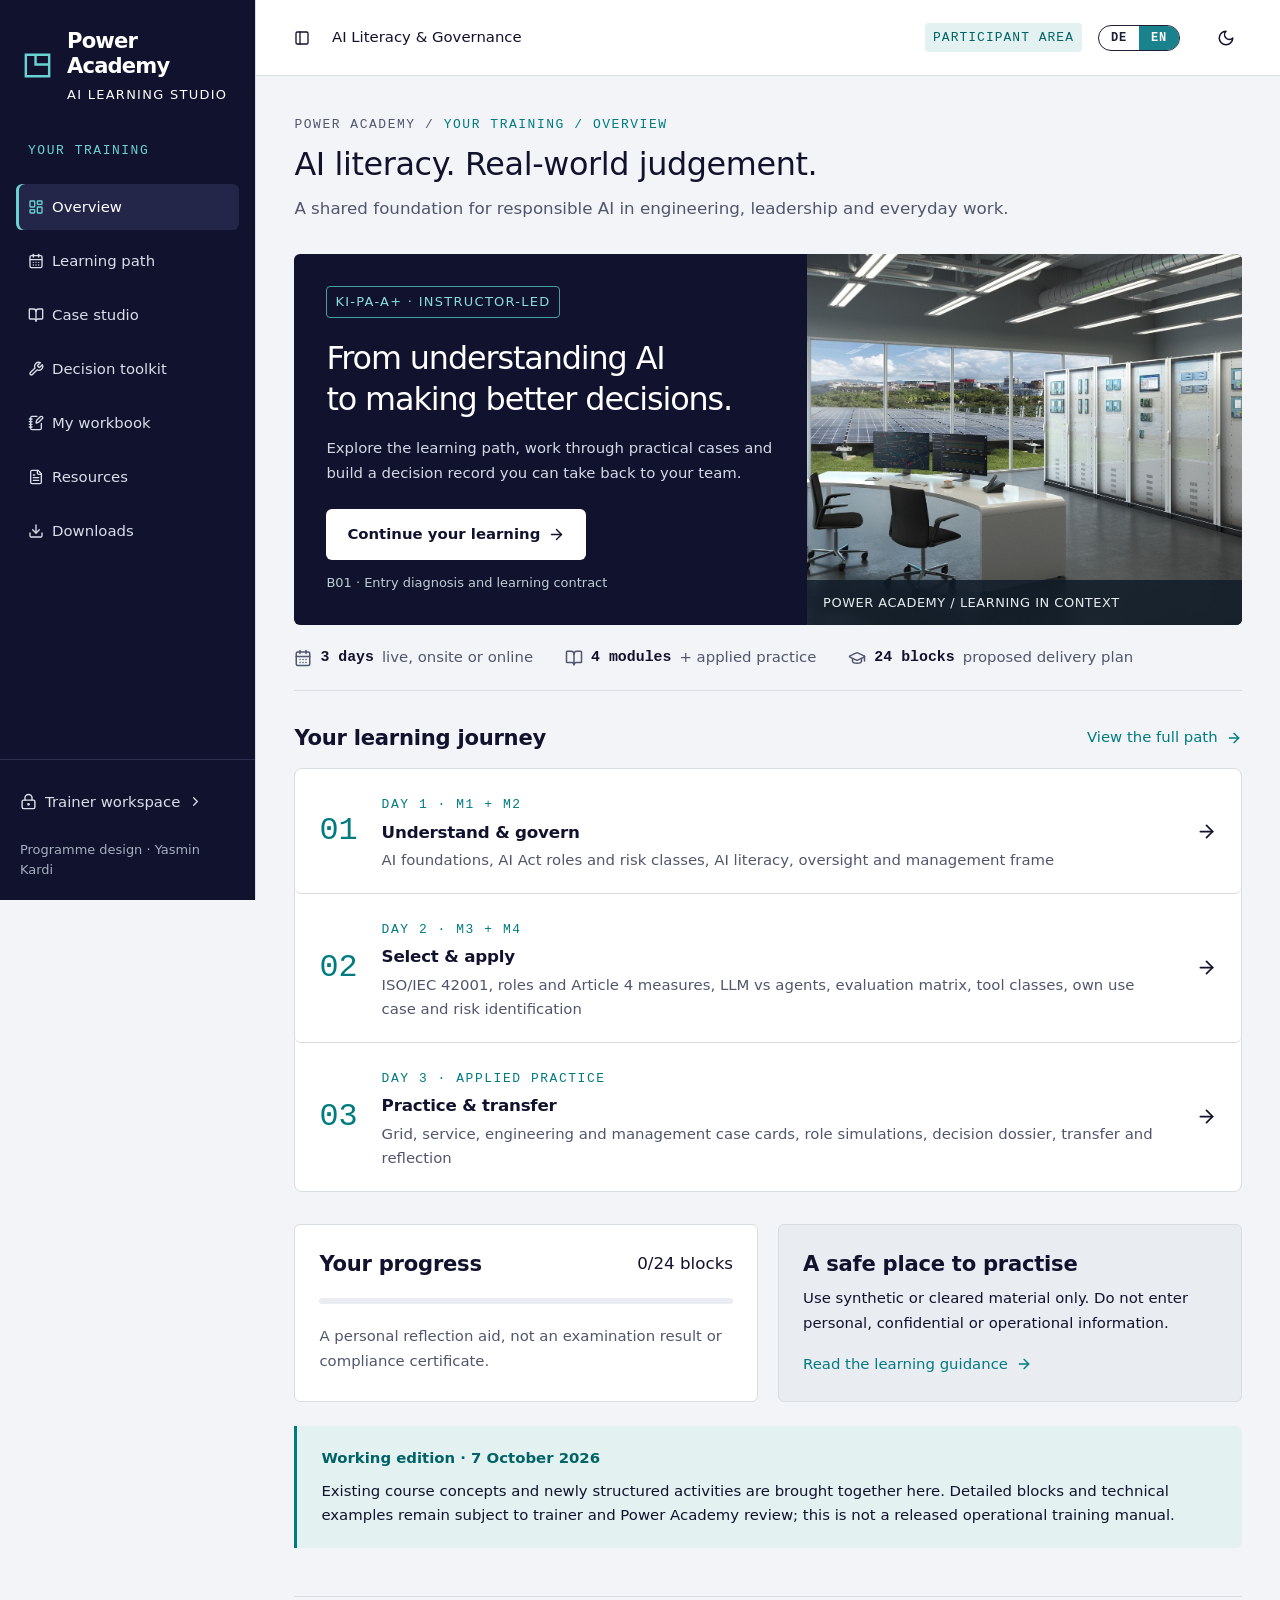
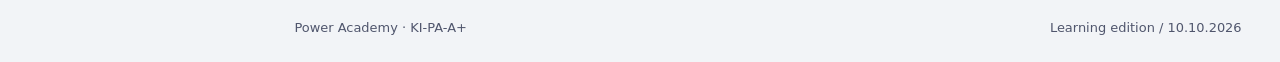
==== public/index.html @ 08e06874 "Add AI Learning Studio source (Vercel package) Co-authored-by: Perplexity <noreply@perplexity.ai>" ====
<!doctype html><html lang="en"><head><meta charset="UTF-8"/><meta name="viewport" content="width=device-width, initial-scale=1.0"/><meta name="description" content="AI Literacy & Governance: a three-day learning studio with participant activities and a protected trainer workspace."/><title>AI Literacy & Governance | Power Academy</title><link rel="icon" href="./favicon.svg" type="image/svg+xml"/><link rel="preload" href="/fonts/ibm-plex-sans-latin-400-normal.woff2" as="font" type="font/woff2" crossorigin/><meta name="theme-color" content="#11132E"/><meta name="robots" content="noindex,nofollow"/>  <script src="./local-api.js"></script>
    <script src="./i18n.js"></script>
    <script type="module" crossorigin src="./assets/index-B45.js"></script>
  <link rel="stylesheet" crossorigin href="./assets/index-DCqpfKXD.css">
  <link rel="stylesheet" href="./assets/block45.css">
  <link rel="stylesheet" href="./assets/brand.css">
</head><body><div id="root"></div></body></html>
---- public/assets/index-DCqpfKXD.css ----
.foundation-meta{display:flex;flex-wrap:wrap;gap:.5rem 1rem;margin-top:1.2rem;padding-bottom:1rem;border-bottom:1px solid hsl(var(--border));font-size:var(--text-xs);color:hsl(var(--muted-foreground))}.concept-detail{border-bottom:1px solid hsl(var(--border));margin-top:1rem}.concept-detail summary{display:flex;align-items:flex-start;gap:1rem;padding:1rem 0;cursor:pointer;font-weight:600;list-style:none}.concept-detail summary:after{content:"+";margin-left:auto;color:hsl(var(--primary));flex-shrink:0}.concept-detail[open] summary:after{content:"−"}.concept-number{font-size:var(--text-xs);color:hsl(var(--primary));padding-top:.25rem;flex-shrink:0}.concept-detail>div{padding-bottom:1.25rem}.concept-detail p{margin-top:.85rem}.inline-references{font-size:var(--text-xs);color:hsl(var(--muted-foreground))}.inline-references a{text-decoration:underline;text-underline-offset:3px}.foundation-example{border-left:3px solid hsl(var(--primary));background:hsl(var(--muted));padding:1.5rem;margin-top:2rem}.foundation-example .eyebrow{line-height:1.6}.practice-steps{padding:0!important;list-style:none!important}.practice-steps li{display:grid;grid-template-columns:75px minmax(0,1fr);gap:1rem;padding:1rem 0;border-bottom:1px solid hsl(var(--border))}.practice-time{font-size:var(--text-xs);font-variant-numeric:tabular-nums;color:hsl(var(--primary));padding-top:.2rem}.foundation-field{margin-top:1.75rem}.foundation-field label{font-size:var(--text-base)}.lesson-minutes{display:grid;grid-template-columns:40px 1fr;align-items:center;gap:.5rem;margin-top:1.5rem}.lesson-minutes b{font-size:1.5rem;font-weight:500;color:hsl(var(--primary));font-variant-numeric:tabular-nums}.lesson-aside .btn+.btn{margin-top:0}.foundation-guide section{margin-top:1.5rem}.foundation-guide ol{list-style:decimal;padding-left:1.5rem}.foundation-guide li{margin-top:.75rem}.foundation-guide summary{gap:1rem}.foundation-guide p,.foundation-guide li{max-width:85ch}.foundation-responses{margin-top:1.5rem}.foundation-responses summary{cursor:pointer}@media(min-width:1100px){.lesson-aside{position:sticky;top:1.5rem;align-self:start}}@media(max-width:600px){.practice-steps li{grid-template-columns:1fr;gap:.35rem}.foundation-example{padding:1rem}.foundation-guide summary{flex-wrap:wrap}.foundation-meta{font-size:.75rem}.lesson-minutes{max-width:260px}}*,:before,:after{--tw-border-spacing-x: 0;--tw-border-spacing-y: 0;--tw-translate-x: 0;--tw-translate-y: 0;--tw-rotate: 0;--tw-skew-x: 0;--tw-skew-y: 0;--tw-scale-x: 1;--tw-scale-y: 1;--tw-pan-x: ;--tw-pan-y: ;--tw-pinch-zoom: ;--tw-scroll-snap-strictness: proximity;--tw-gradient-from-position: ;--tw-gradient-via-position: ;--tw-gradient-to-position: ;--tw-ordinal: ;--tw-slashed-zero: ;--tw-numeric-figure: ;--tw-numeric-spacing: ;--tw-numeric-fraction: ;--tw-ring-inset: ;--tw-ring-offset-width: 0px;--tw-ring-offset-color: #fff;--tw-ring-color: rgb(59 130 246 / .5);--tw-ring-offset-shadow: 0 0 #0000;--tw-ring-shadow: 0 0 #0000;--tw-shadow: 0 0 #0000;--tw-shadow-colored: 0 0 #0000;--tw-blur: ;--tw-brightness: ;--tw-contrast: ;--tw-grayscale: ;--tw-hue-rotate: ;--tw-invert: ;--tw-saturate: ;--tw-sepia: ;--tw-drop-shadow: ;--tw-backdrop-blur: ;--tw-backdrop-brightness: ;--tw-backdrop-contrast: ;--tw-backdrop-grayscale: ;--tw-backdrop-hue-rotate: ;--tw-backdrop-invert: ;--tw-backdrop-opacity: ;--tw-backdrop-saturate: ;--tw-backdrop-sepia: ;--tw-contain-size: ;--tw-contain-layout: ;--tw-contain-paint: ;--tw-contain-style: }::backdrop{--tw-border-spacing-x: 0;--tw-border-spacing-y: 0;--tw-translate-x: 0;--tw-translate-y: 0;--tw-rotate: 0;--tw-skew-x: 0;--tw-skew-y: 0;--tw-scale-x: 1;--tw-scale-y: 1;--tw-pan-x: ;--tw-pan-y: ;--tw-pinch-zoom: ;--tw-scroll-snap-strictness: proximity;--tw-gradient-from-position: ;--tw-gradient-via-position: ;--tw-gradient-to-position: ;--tw-ordinal: ;--tw-slashed-zero: ;--tw-numeric-figure: ;--tw-numeric-spacing: ;--tw-numeric-fraction: ;--tw-ring-inset: ;--tw-ring-offset-width: 0px;--tw-ring-offset-color: #fff;--tw-ring-color: rgb(59 130 246 / .5);--tw-ring-offset-shadow: 0 0 #0000;--tw-ring-shadow: 0 0 #0000;--tw-shadow: 0 0 #0000;--tw-shadow-colored: 0 0 #0000;--tw-blur: ;--tw-brightness: ;--tw-contrast: ;--tw-grayscale: ;--tw-hue-rotate: ;--tw-invert: ;--tw-saturate: ;--tw-sepia: ;--tw-drop-shadow: ;--tw-backdrop-blur: ;--tw-backdrop-brightness: ;--tw-backdrop-contrast: ;--tw-backdrop-grayscale: ;--tw-backdrop-hue-rotate: ;--tw-backdrop-invert: ;--tw-backdrop-opacity: ;--tw-backdrop-saturate: ;--tw-backdrop-sepia: ;--tw-contain-size: ;--tw-contain-layout: ;--tw-contain-paint: ;--tw-contain-style: }*,:before,:after{box-sizing:border-box;border-width:0;border-style:solid;border-color:#e5e7eb}:before,:after{--tw-content: ""}html,:host{line-height:1.5;-webkit-text-size-adjust:100%;-moz-tab-size:4;-o-tab-size:4;tab-size:4;font-family:var(--font-sans);font-feature-settings:normal;font-variation-settings:normal;-webkit-tap-highlight-color:transparent}body{margin:0;line-height:inherit}hr{height:0;color:inherit;border-top-width:1px}abbr:where([title]){-webkit-text-decoration:underline dotted;text-decoration:underline dotted}h1,h2,h3,h4,h5,h6{font-size:inherit;font-weight:inherit}a{color:inherit;text-decoration:inherit}b,strong{font-weight:bolder}code,kbd,samp,pre{font-family:var(--font-mono);font-feature-settings:normal;font-variation-settings:normal;font-size:1em}small{font-size:80%}sub,sup{font-size:75%;line-height:0;position:relative;vertical-align:baseline}sub{bottom:-.25em}sup{top:-.5em}table{text-indent:0;border-color:inherit;border-collapse:collapse}button,input,optgroup,select,textarea{font-family:inherit;font-feature-settings:inherit;font-variation-settings:inherit;font-size:100%;font-weight:inherit;line-height:inherit;letter-spacing:inherit;color:inherit;margin:0;padding:0}button,select{text-transform:none}button,input:where([type=button]),input:where([type=reset]),input:where([type=submit]){-webkit-appearance:button;background-color:transparent;background-image:none}:-moz-focusring{outline:auto}:-moz-ui-invalid{box-shadow:none}progress{vertical-align:baseline}::-webkit-inner-spin-button,::-webkit-outer-spin-button{height:auto}[type=search]{-webkit-appearance:textfield;outline-offset:-2px}::-webkit-search-decoration{-webkit-appearance:none}::-webkit-file-upload-button{-webkit-appearance:button;font:inherit}summary{display:list-item}blockquote,dl,dd,h1,h2,h3,h4,h5,h6,hr,figure,p,pre{margin:0}fieldset{margin:0;padding:0}legend{padding:0}ol,ul,menu{list-style:none;margin:0;padding:0}dialog{padding:0}textarea{resize:vertical}input::-moz-placeholder,textarea::-moz-placeholder{opacity:1;color:#9ca3af}input::placeholder,textarea::placeholder{opacity:1;color:#9ca3af}button,[role=button]{cursor:pointer}:disabled{cursor:default}img,svg,video,canvas,audio,iframe,embed,object{display:block;vertical-align:middle}img,video{max-width:100%;height:auto}[hidden]:where(:not([hidden=until-found])){display:none}.sr-only{position:absolute;width:1px;height:1px;padding:0;margin:-1px;overflow:hidden;clip:rect(0,0,0,0);white-space:nowrap;border-width:0}.pointer-events-none{pointer-events:none}.pointer-events-auto{pointer-events:auto}.visible{visibility:visible}.invisible{visibility:hidden}.fixed{position:fixed}.absolute{position:absolute}.relative{position:relative}.inset-0{inset:0}.inset-x-0{left:0;right:0}.inset-y-0{top:0;bottom:0}.-bottom-12{bottom:-3rem}.-left-12{left:-3rem}.-right-12{right:-3rem}.-top-12{top:-3rem}.bottom-0{bottom:0}.left-0{left:0}.left-1{left:.25rem}.left-1\/2{left:50%}.left-2{left:.5rem}.left-\[50\%\]{left:50%}.right-0{right:0}.right-1{right:.25rem}.right-2{right:.5rem}.right-3{right:.75rem}.right-4{right:1rem}.top-0{top:0}.top-1\.5{top:.375rem}.top-1\/2{top:50%}.top-2{top:.5rem}.top-3\.5{top:.875rem}.top-4{top:1rem}.top-\[1px\]{top:1px}.top-\[50\%\]{top:50%}.top-\[60\%\]{top:60%}.top-full{top:100%}.z-10{z-index:10}.z-20{z-index:20}.z-50{z-index:50}.z-\[100\]{z-index:100}.z-\[1\]{z-index:1}.-mx-1{margin-left:-.25rem;margin-right:-.25rem}.mx-2{margin-left:.5rem;margin-right:.5rem}.mx-3\.5{margin-left:.875rem;margin-right:.875rem}.mx-4{margin-left:1rem;margin-right:1rem}.mx-auto{margin-left:auto;margin-right:auto}.my-0\.5{margin-top:.125rem;margin-bottom:.125rem}.my-1{margin-top:.25rem;margin-bottom:.25rem}.-ml-4{margin-left:-1rem}.-mt-4{margin-top:-1rem}.mb-1{margin-bottom:.25rem}.mb-4{margin-bottom:1rem}.ml-1{margin-left:.25rem}.ml-auto{margin-left:auto}.mr-2{margin-right:.5rem}.mt-1\.5{margin-top:.375rem}.mt-2{margin-top:.5rem}.mt-24{margin-top:6rem}.mt-4{margin-top:1rem}.mt-auto{margin-top:auto}.\!block{display:block!important}.block{display:block}.flex{display:flex}.inline-flex{display:inline-flex}.table{display:table}.grid{display:grid}.hidden{display:none}.aspect-square{aspect-ratio:1 / 1}.aspect-video{aspect-ratio:16 / 9}.size-4{width:1rem;height:1rem}.h-1\.5{height:.375rem}.h-10{height:2.5rem}.h-11{height:2.75rem}.h-12{height:3rem}.h-2{height:.5rem}.h-2\.5{height:.625rem}.h-3{height:.75rem}.h-3\.5{height:.875rem}.h-4{height:1rem}.h-5{height:1.25rem}.h-6{height:1.5rem}.h-7{height:1.75rem}.h-8{height:2rem}.h-9{height:2.25rem}.h-\[1px\]{height:1px}.h-\[var\(--radix-navigation-menu-viewport-height\)\]{height:var(--radix-navigation-menu-viewport-height)}.h-\[var\(--radix-select-trigger-height\)\]{height:var(--radix-select-trigger-height)}.h-auto{height:auto}.h-full{height:100%}.h-px{height:1px}.h-svh{height:100svh}.max-h-\[--radix-context-menu-content-available-height\]{max-height:var(--radix-context-menu-content-available-height)}.max-h-\[--radix-select-content-available-height\]{max-height:var(--radix-select-content-available-height)}.max-h-\[300px\]{max-height:300px}.max-h-\[var\(--radix-dropdown-menu-content-available-height\)\]{max-height:var(--radix-dropdown-menu-content-available-height)}.max-h-screen{max-height:100vh}.min-h-0{min-height:0px}.min-h-10{min-height:2.5rem}.min-h-8{min-height:2rem}.min-h-9{min-height:2.25rem}.min-h-\[80px\]{min-height:80px}.min-h-screen{min-height:100vh}.min-h-svh{min-height:100svh}.w-0{width:0px}.w-1{width:.25rem}.w-10{width:2.5rem}.w-11{width:2.75rem}.w-2{width:.5rem}.w-2\.5{width:.625rem}.w-3{width:.75rem}.w-3\.5{width:.875rem}.w-3\/4{width:75%}.w-4{width:1rem}.w-5{width:1.25rem}.w-64{width:16rem}.w-7{width:1.75rem}.w-72{width:18rem}.w-8{width:2rem}.w-9{width:2.25rem}.w-\[100px\]{width:100px}.w-\[1px\]{width:1px}.w-\[var\(--sidebar-width\)\]{width:var(--sidebar-width)}.w-auto{width:auto}.w-full{width:100%}.w-max{width:-moz-max-content;width:max-content}.w-px{width:1px}.min-w-0{min-width:0px}.min-w-10{min-width:2.5rem}.min-w-11{min-width:2.75rem}.min-w-5{min-width:1.25rem}.min-w-9{min-width:2.25rem}.min-w-\[12rem\]{min-width:12rem}.min-w-\[8rem\]{min-width:8rem}.min-w-\[var\(--radix-select-trigger-width\)\]{min-width:var(--radix-select-trigger-width)}.max-w-\[var\(--skeleton-width\)\]{max-width:var(--skeleton-width)}.max-w-lg{max-width:32rem}.max-w-max{max-width:-moz-max-content;max-width:max-content}.max-w-md{max-width:28rem}.flex-1{flex:1 1 0%}.shrink-0{flex-shrink:0}.grow{flex-grow:1}.grow-0{flex-grow:0}.basis-full{flex-basis:100%}.caption-bottom{caption-side:bottom}.border-collapse{border-collapse:collapse}.origin-\[--radix-context-menu-content-transform-origin\]{transform-origin:var(--radix-context-menu-content-transform-origin)}.origin-\[--radix-dropdown-menu-content-transform-origin\]{transform-origin:var(--radix-dropdown-menu-content-transform-origin)}.origin-\[--radix-hover-card-content-transform-origin\]{transform-origin:var(--radix-hover-card-content-transform-origin)}.origin-\[--radix-menubar-content-transform-origin\]{transform-origin:var(--radix-menubar-content-transform-origin)}.origin-\[--radix-popover-content-transform-origin\]{transform-origin:var(--radix-popover-content-transform-origin)}.origin-\[--radix-select-content-transform-origin\]{transform-origin:var(--radix-select-content-transform-origin)}.origin-\[--radix-tooltip-content-transform-origin\]{transform-origin:var(--radix-tooltip-content-transform-origin)}.-translate-x-1\/2{--tw-translate-x: -50%;transform:translate(var(--tw-translate-x),var(--tw-translate-y)) rotate(var(--tw-rotate)) skew(var(--tw-skew-x)) skewY(var(--tw-skew-y)) scaleX(var(--tw-scale-x)) scaleY(var(--tw-scale-y))}.-translate-x-px{--tw-translate-x: -1px;transform:translate(var(--tw-translate-x),var(--tw-translate-y)) rotate(var(--tw-rotate)) skew(var(--tw-skew-x)) skewY(var(--tw-skew-y)) scaleX(var(--tw-scale-x)) scaleY(var(--tw-scale-y))}.-translate-y-1\/2{--tw-translate-y: -50%;transform:translate(var(--tw-translate-x),var(--tw-translate-y)) rotate(var(--tw-rotate)) skew(var(--tw-skew-x)) skewY(var(--tw-skew-y)) scaleX(var(--tw-scale-x)) scaleY(var(--tw-scale-y))}.translate-x-\[-50\%\]{--tw-translate-x: -50%;transform:translate(var(--tw-translate-x),var(--tw-translate-y)) rotate(var(--tw-rotate)) skew(var(--tw-skew-x)) skewY(var(--tw-skew-y)) scaleX(var(--tw-scale-x)) scaleY(var(--tw-scale-y))}.translate-x-px{--tw-translate-x: 1px;transform:translate(var(--tw-translate-x),var(--tw-translate-y)) rotate(var(--tw-rotate)) skew(var(--tw-skew-x)) skewY(var(--tw-skew-y)) scaleX(var(--tw-scale-x)) scaleY(var(--tw-scale-y))}.translate-y-\[-50\%\]{--tw-translate-y: -50%;transform:translate(var(--tw-translate-x),var(--tw-translate-y)) rotate(var(--tw-rotate)) skew(var(--tw-skew-x)) skewY(var(--tw-skew-y)) scaleX(var(--tw-scale-x)) scaleY(var(--tw-scale-y))}.rotate-45{--tw-rotate: 45deg;transform:translate(var(--tw-translate-x),var(--tw-translate-y)) rotate(var(--tw-rotate)) skew(var(--tw-skew-x)) skewY(var(--tw-skew-y)) scaleX(var(--tw-scale-x)) scaleY(var(--tw-scale-y))}.rotate-90{--tw-rotate: 90deg;transform:translate(var(--tw-translate-x),var(--tw-translate-y)) rotate(var(--tw-rotate)) skew(var(--tw-skew-x)) skewY(var(--tw-skew-y)) scaleX(var(--tw-scale-x)) scaleY(var(--tw-scale-y))}.transform{transform:translate(var(--tw-translate-x),var(--tw-translate-y)) rotate(var(--tw-rotate)) skew(var(--tw-skew-x)) skewY(var(--tw-skew-y)) scaleX(var(--tw-scale-x)) scaleY(var(--tw-scale-y))}@keyframes pulse{50%{opacity:.5}}.animate-pulse{animation:pulse 2s cubic-bezier(.4,0,.6,1) infinite}.cursor-default{cursor:default}.cursor-pointer{cursor:pointer}.touch-none{touch-action:none}.select-none{-webkit-user-select:none;-moz-user-select:none;user-select:none}.list-none{list-style-type:none}.flex-row{flex-direction:row}.flex-col{flex-direction:column}.flex-col-reverse{flex-direction:column-reverse}.flex-wrap{flex-wrap:wrap}.items-start{align-items:flex-start}.items-end{align-items:flex-end}.items-center{align-items:center}.items-stretch{align-items:stretch}.justify-center{justify-content:center}.justify-between{justify-content:space-between}.gap-1{gap:.25rem}.gap-1\.5{gap:.375rem}.gap-2{gap:.5rem}.gap-4{gap:1rem}.space-x-1>:not([hidden])~:not([hidden]){--tw-space-x-reverse: 0;margin-right:calc(.25rem * var(--tw-space-x-reverse));margin-left:calc(.25rem * calc(1 - var(--tw-space-x-reverse)))}.space-x-4>:not([hidden])~:not([hidden]){--tw-space-x-reverse: 0;margin-right:calc(1rem * var(--tw-space-x-reverse));margin-left:calc(1rem * calc(1 - var(--tw-space-x-reverse)))}.space-y-1>:not([hidden])~:not([hidden]){--tw-space-y-reverse: 0;margin-top:calc(.25rem * calc(1 - var(--tw-space-y-reverse)));margin-bottom:calc(.25rem * var(--tw-space-y-reverse))}.space-y-1\.5>:not([hidden])~:not([hidden]){--tw-space-y-reverse: 0;margin-top:calc(.375rem * calc(1 - var(--tw-space-y-reverse)));margin-bottom:calc(.375rem * var(--tw-space-y-reverse))}.space-y-2>:not([hidden])~:not([hidden]){--tw-space-y-reverse: 0;margin-top:calc(.5rem * calc(1 - var(--tw-space-y-reverse)));margin-bottom:calc(.5rem * var(--tw-space-y-reverse))}.space-y-4>:not([hidden])~:not([hidden]){--tw-space-y-reverse: 0;margin-top:calc(1rem * calc(1 - var(--tw-space-y-reverse)));margin-bottom:calc(1rem * var(--tw-space-y-reverse))}.overflow-auto{overflow:auto}.overflow-hidden{overflow:hidden}.overflow-y-auto{overflow-y:auto}.overflow-x-hidden{overflow-x:hidden}.whitespace-nowrap{white-space:nowrap}.break-words{overflow-wrap:break-word}.rounded-\[2px\]{border-radius:2px}.rounded-\[inherit\]{border-radius:inherit}.rounded-full{border-radius:9999px}.rounded-lg{border-radius:.5625rem}.rounded-md{border-radius:.375rem}.rounded-xl{border-radius:.75rem}.rounded-xs{border-radius:.1875rem}.rounded-t-\[10px\]{border-top-left-radius:10px;border-top-right-radius:10px}.rounded-tl-xs{border-top-left-radius:.1875rem}.border{border-width:1px}.border-2{border-width:2px}.border-\[1\.5px\]{border-width:1.5px}.border-y{border-top-width:1px;border-bottom-width:1px}.border-b{border-bottom-width:1px}.border-l{border-left-width:1px}.border-r{border-right-width:1px}.border-t{border-top-width:1px}.border-dashed{border-style:dashed}.border-\[--color-border\]{border-color:var(--color-border)}.border-border\/50{border-color:hsl(var(--border) / .5)}.border-card-border{--tw-border-opacity: 1;border-color:hsl(var(--card-border) / var(--tw-border-opacity, 1))}.border-destructive{--tw-border-opacity: 1;border-color:hsl(var(--destructive) / var(--tw-border-opacity, 1))}.border-destructive-border{border-color:var(--destructive-border)}.border-destructive\/50{border-color:hsl(var(--destructive) / .5)}.border-input{--tw-border-opacity: 1;border-color:hsl(var(--input) / var(--tw-border-opacity, 1))}.border-primary{--tw-border-opacity: 1;border-color:hsl(var(--primary) / var(--tw-border-opacity, 1))}.border-primary-border{border-color:var(--primary-border)}.border-secondary-border{border-color:var(--secondary-border)}.border-sidebar-border{--tw-border-opacity: 1;border-color:hsl(var(--sidebar-border) / var(--tw-border-opacity, 1))}.border-transparent{border-color:transparent}.border-l-transparent{border-left-color:transparent}.border-t-transparent{border-top-color:transparent}.bg-\[--color-bg\]{background-color:var(--color-bg)}.bg-accent{--tw-bg-opacity: 1;background-color:hsl(var(--accent) / var(--tw-bg-opacity, 1))}.bg-background{--tw-bg-opacity: 1;background-color:hsl(var(--background) / var(--tw-bg-opacity, 1))}.bg-black\/80{background-color:#000c}.bg-border{--tw-bg-opacity: 1;background-color:hsl(var(--border) / var(--tw-bg-opacity, 1))}.bg-card{--tw-bg-opacity: 1;background-color:hsl(var(--card) / var(--tw-bg-opacity, 1))}.bg-destructive{--tw-bg-opacity: 1;background-color:hsl(var(--destructive) / var(--tw-bg-opacity, 1))}.bg-foreground{--tw-bg-opacity: 1;background-color:hsl(var(--foreground) / var(--tw-bg-opacity, 1))}.bg-gray-50{--tw-bg-opacity: 1;background-color:rgb(249 250 251 / var(--tw-bg-opacity, 1))}.bg-muted{--tw-bg-opacity: 1;background-color:hsl(var(--muted) / var(--tw-bg-opacity, 1))}.bg-muted\/50{background-color:hsl(var(--muted) / .5)}.bg-popover{--tw-bg-opacity: 1;background-color:hsl(var(--popover) / var(--tw-bg-opacity, 1))}.bg-primary{--tw-bg-opacity: 1;background-color:hsl(var(--primary) / var(--tw-bg-opacity, 1))}.bg-secondary{--tw-bg-opacity: 1;background-color:hsl(var(--secondary) / var(--tw-bg-opacity, 1))}.bg-sidebar{--tw-bg-opacity: 1;background-color:hsl(var(--sidebar) / var(--tw-bg-opacity, 1))}.bg-sidebar-border{--tw-bg-opacity: 1;background-color:hsl(var(--sidebar-border) / var(--tw-bg-opacity, 1))}.bg-transparent{background-color:transparent}.fill-current{fill:currentColor}.p-0{padding:0}.p-1{padding:.25rem}.p-2{padding:.5rem}.p-3{padding:.75rem}.p-4{padding:1rem}.p-6{padding:1.5rem}.p-\[1px\]{padding:1px}.px-1{padding-left:.25rem;padding-right:.25rem}.px-2{padding-left:.5rem;padding-right:.5rem}.px-2\.5{padding-left:.625rem;padding-right:.625rem}.px-3{padding-left:.75rem;padding-right:.75rem}.px-4{padding-left:1rem;padding-right:1rem}.px-5{padding-left:1.25rem;padding-right:1.25rem}.px-8{padding-left:2rem;padding-right:2rem}.py-0\.5{padding-top:.125rem;padding-bottom:.125rem}.py-1{padding-top:.25rem;padding-bottom:.25rem}.py-1\.5{padding-top:.375rem;padding-bottom:.375rem}.py-2{padding-top:.5rem;padding-bottom:.5rem}.py-3{padding-top:.75rem;padding-bottom:.75rem}.py-4{padding-top:1rem;padding-bottom:1rem}.py-6{padding-top:1.5rem;padding-bottom:1.5rem}.pb-3{padding-bottom:.75rem}.pb-4{padding-bottom:1rem}.pl-2\.5{padding-left:.625rem}.pl-4{padding-left:1rem}.pl-8{padding-left:2rem}.pr-2{padding-right:.5rem}.pr-2\.5{padding-right:.625rem}.pr-8{padding-right:2rem}.pt-0{padding-top:0}.pt-1{padding-top:.25rem}.pt-3{padding-top:.75rem}.pt-4{padding-top:1rem}.pt-6{padding-top:1.5rem}.text-left{text-align:left}.text-center{text-align:center}.align-middle{vertical-align:middle}.font-mono{font-family:var(--font-mono)}.text-2xl{font-size:1.5rem;line-height:2rem}.text-\[0\.8rem\]{font-size:.8rem}.text-base{font-size:1rem;line-height:1.5rem}.text-lg{font-size:1.125rem;line-height:1.75rem}.text-sm{font-size:.875rem;line-height:1.25rem}.text-xs{font-size:.75rem;line-height:1rem}.font-bold{font-weight:700}.font-medium{font-weight:500}.font-normal{font-weight:400}.font-semibold{font-weight:600}.tabular-nums{--tw-numeric-spacing: tabular-nums;font-variant-numeric:var(--tw-ordinal) var(--tw-slashed-zero) var(--tw-numeric-figure) var(--tw-numeric-spacing) var(--tw-numeric-fraction)}.leading-none{line-height:1}.tracking-tight{letter-spacing:-.025em}.tracking-widest{letter-spacing:.1em}.text-accent-foreground{--tw-text-opacity: 1;color:hsl(var(--accent-foreground) / var(--tw-text-opacity, 1))}.text-card-foreground{--tw-text-opacity: 1;color:hsl(var(--card-foreground) / var(--tw-text-opacity, 1))}.text-current{color:currentColor}.text-destructive{--tw-text-opacity: 1;color:hsl(var(--destructive) / var(--tw-text-opacity, 1))}.text-destructive-foreground{--tw-text-opacity: 1;color:hsl(var(--destructive-foreground) / var(--tw-text-opacity, 1))}.text-foreground{--tw-text-opacity: 1;color:hsl(var(--foreground) / var(--tw-text-opacity, 1))}.text-foreground\/50{color:hsl(var(--foreground) / .5)}.text-gray-600{--tw-text-opacity: 1;color:rgb(75 85 99 / var(--tw-text-opacity, 1))}.text-gray-900{--tw-text-opacity: 1;color:rgb(17 24 39 / var(--tw-text-opacity, 1))}.text-muted-foreground{--tw-text-opacity: 1;color:hsl(var(--muted-foreground) / var(--tw-text-opacity, 1))}.text-popover-foreground{--tw-text-opacity: 1;color:hsl(var(--popover-foreground) / var(--tw-text-opacity, 1))}.text-primary{--tw-text-opacity: 1;color:hsl(var(--primary) / var(--tw-text-opacity, 1))}.text-primary-foreground{--tw-text-opacity: 1;color:hsl(var(--primary-foreground) / var(--tw-text-opacity, 1))}.text-red-500{--tw-text-opacity: 1;color:rgb(239 68 68 / var(--tw-text-opacity, 1))}.text-secondary-foreground{--tw-text-opacity: 1;color:hsl(var(--secondary-foreground) / var(--tw-text-opacity, 1))}.text-sidebar-foreground{--tw-text-opacity: 1;color:hsl(var(--sidebar-foreground) / var(--tw-text-opacity, 1))}.text-sidebar-foreground\/70{color:hsl(var(--sidebar-foreground) / .7)}.opacity-0{opacity:0}.opacity-50{opacity:.5}.opacity-60{opacity:.6}.opacity-70{opacity:.7}.opacity-90{opacity:.9}.shadow-\[0_0_0_1px_hsl\(var\(--sidebar-border\)\)\]{--tw-shadow: 0 0 0 1px hsl(var(--sidebar-border));--tw-shadow-colored: 0 0 0 1px var(--tw-shadow-color);box-shadow:var(--tw-ring-offset-shadow, 0 0 #0000),var(--tw-ring-shadow, 0 0 #0000),var(--tw-shadow)}.shadow-lg{--tw-shadow: 0 10px 15px -3px rgb(0 0 0 / .1), 0 4px 6px -4px rgb(0 0 0 / .1);--tw-shadow-colored: 0 10px 15px -3px var(--tw-shadow-color), 0 4px 6px -4px var(--tw-shadow-color);box-shadow:var(--tw-ring-offset-shadow, 0 0 #0000),var(--tw-ring-shadow, 0 0 #0000),var(--tw-shadow)}.shadow-md{--tw-shadow: 0 4px 6px -1px rgb(0 0 0 / .1), 0 2px 4px -2px rgb(0 0 0 / .1);--tw-shadow-colored: 0 4px 6px -1px var(--tw-shadow-color), 0 2px 4px -2px var(--tw-shadow-color);box-shadow:var(--tw-ring-offset-shadow, 0 0 #0000),var(--tw-ring-shadow, 0 0 #0000),var(--tw-shadow)}.shadow-none{--tw-shadow: 0 0 #0000;--tw-shadow-colored: 0 0 #0000;box-shadow:var(--tw-ring-offset-shadow, 0 0 #0000),var(--tw-ring-shadow, 0 0 #0000),var(--tw-shadow)}.shadow-xl{--tw-shadow: 0 20px 25px -5px rgb(0 0 0 / .1), 0 8px 10px -6px rgb(0 0 0 / .1);--tw-shadow-colored: 0 20px 25px -5px var(--tw-shadow-color), 0 8px 10px -6px var(--tw-shadow-color);box-shadow:var(--tw-ring-offset-shadow, 0 0 #0000),var(--tw-ring-shadow, 0 0 #0000),var(--tw-shadow)}.shadow-xs{--tw-shadow: 0 1px 2px 0 rgb(0 0 0 / .05);--tw-shadow-colored: 0 1px 2px 0 var(--tw-shadow-color);box-shadow:var(--tw-ring-offset-shadow, 0 0 #0000),var(--tw-ring-shadow, 0 0 #0000),var(--tw-shadow)}.outline-none{outline:2px solid transparent;outline-offset:2px}.outline{outline-style:solid}.outline-2{outline-width:2px}.outline-offset-2{outline-offset:2px}.outline-transparent{outline-color:transparent}.ring-0{--tw-ring-offset-shadow: var(--tw-ring-inset) 0 0 0 var(--tw-ring-offset-width) var(--tw-ring-offset-color);--tw-ring-shadow: var(--tw-ring-inset) 0 0 0 calc(0px + var(--tw-ring-offset-width)) var(--tw-ring-color);box-shadow:var(--tw-ring-offset-shadow),var(--tw-ring-shadow),var(--tw-shadow, 0 0 #0000)}.ring-2{--tw-ring-offset-shadow: var(--tw-ring-inset) 0 0 0 var(--tw-ring-offset-width) var(--tw-ring-offset-color);--tw-ring-shadow: var(--tw-ring-inset) 0 0 0 calc(2px + var(--tw-ring-offset-width)) var(--tw-ring-color);box-shadow:var(--tw-ring-offset-shadow),var(--tw-ring-shadow),var(--tw-shadow, 0 0 #0000)}.ring-ring{--tw-ring-opacity: 1;--tw-ring-color: hsl(var(--ring) / var(--tw-ring-opacity, 1))}.ring-sidebar-ring{--tw-ring-opacity: 1;--tw-ring-color: hsl(var(--sidebar-ring) / var(--tw-ring-opacity, 1))}.ring-offset-background{--tw-ring-offset-color: hsl(var(--background) / 1)}.filter{filter:var(--tw-blur) var(--tw-brightness) var(--tw-contrast) var(--tw-grayscale) var(--tw-hue-rotate) var(--tw-invert) var(--tw-saturate) var(--tw-sepia) var(--tw-drop-shadow)}.transition{transition-property:color,background-color,border-color,text-decoration-color,fill,stroke,opacity,box-shadow,transform,filter,backdrop-filter;transition-timing-function:cubic-bezier(.4,0,.2,1);transition-duration:.15s}.transition-\[left\,right\,width\]{transition-property:left,right,width;transition-timing-function:cubic-bezier(.4,0,.2,1);transition-duration:.15s}.transition-\[margin\,opacity\]{transition-property:margin,opacity;transition-timing-function:cubic-bezier(.4,0,.2,1);transition-duration:.15s}.transition-\[width\,height\,padding\]{transition-property:width,height,padding;transition-timing-function:cubic-bezier(.4,0,.2,1);transition-duration:.15s}.transition-\[width\]{transition-property:width;transition-timing-function:cubic-bezier(.4,0,.2,1);transition-duration:.15s}.transition-all{transition-property:all;transition-timing-function:cubic-bezier(.4,0,.2,1);transition-duration:.15s}.transition-colors{transition-property:color,background-color,border-color,text-decoration-color,fill,stroke;transition-timing-function:cubic-bezier(.4,0,.2,1);transition-duration:.15s}.transition-opacity{transition-property:opacity;transition-timing-function:cubic-bezier(.4,0,.2,1);transition-duration:.15s}.transition-transform{transition-property:transform;transition-timing-function:cubic-bezier(.4,0,.2,1);transition-duration:.15s}.duration-1000{transition-duration:1s}.duration-200{transition-duration:.2s}.ease-in-out{transition-timing-function:cubic-bezier(.4,0,.2,1)}.ease-linear{transition-timing-function:linear}@keyframes enter{0%{opacity:var(--tw-enter-opacity, 1);transform:translate3d(var(--tw-enter-translate-x, 0),var(--tw-enter-translate-y, 0),0) scale3d(var(--tw-enter-scale, 1),var(--tw-enter-scale, 1),var(--tw-enter-scale, 1)) rotate(var(--tw-enter-rotate, 0))}}@keyframes exit{to{opacity:var(--tw-exit-opacity, 1);transform:translate3d(var(--tw-exit-translate-x, 0),var(--tw-exit-translate-y, 0),0) scale3d(var(--tw-exit-scale, 1),var(--tw-exit-scale, 1),var(--tw-exit-scale, 1)) rotate(var(--tw-exit-rotate, 0))}}.animate-in{animation-name:enter;animation-duration:.15s;--tw-enter-opacity: initial;--tw-enter-scale: initial;--tw-enter-rotate: initial;--tw-enter-translate-x: initial;--tw-enter-translate-y: initial}.fade-in-0{--tw-enter-opacity: 0}.fade-in-80{--tw-enter-opacity: .8}.zoom-in-95{--tw-enter-scale: .95}.duration-1000{animation-duration:1s}.duration-200{animation-duration:.2s}.ease-in-out{animation-timing-function:cubic-bezier(.4,0,.2,1)}.ease-linear{animation-timing-function:linear}.\!running{animation-play-state:running!important}.running{animation-play-state:running}.\[border-color\:var\(--badge-outline\)\]{border-color:var(--badge-outline)}.\[border-color\:var\(--button-outline\)\]{border-color:var(--button-outline)}:root{--background:210 18% 97%;--foreground:231 25% 15%;--card:0 0% 100%;--card-foreground:231 25% 15%;--popover:0 0% 100%;--popover-foreground:231 25% 15%;--primary:181 100% 23%;--primary-foreground:0 0% 100%;--secondary:185 19% 93%;--secondary-foreground:231 25% 15%;--muted:210 17% 94%;--muted-foreground:220 10% 41%;--accent:181 35% 92%;--accent-foreground:181 100% 22%;--destructive:0 65% 45%;--destructive-foreground:0 0% 100%;--border:216 14% 88%;--input:216 14% 83%;--ring:181 100% 26%;--radius:.5rem;--sidebar-background:0 0% 100%;--sidebar-foreground:226 18% 24%;--sidebar-primary:181 100% 23%;--sidebar-primary-foreground:0 0% 100%;--sidebar-accent:180 30% 94%;--sidebar-accent-foreground:181 100% 21%;--sidebar-border:216 14% 90%;--sidebar-ring:181 100% 23%;--font-body:"General Sans",system-ui,sans-serif;--font-display:"General Sans",system-ui,sans-serif;--text-xs:clamp(.75rem,.73rem + .1vw,.82rem);--text-sm:clamp(.875rem,.85rem + .1vw,.95rem);--text-base:clamp(1rem,.98rem + .08vw,1.06rem);--text-lg:clamp(1.12rem,1rem + .4vw,1.4rem);--text-xl:clamp(1.65rem,1.35rem + .8vw,2.25rem);--space-1:.25rem;--space-2:.5rem;--space-3:.75rem;--space-4:1rem;--space-5:1.25rem;--space-6:1.5rem;--space-8:2rem;--space-10:2.5rem;--space-12:3rem;--space-16:4rem}.dark{--background:227 20% 10%;--foreground:210 18% 94%;--card:227 19% 14%;--card-foreground:210 18% 94%;--popover:227 19% 14%;--popover-foreground:210 18% 94%;--primary:178 50% 65%;--primary-foreground:227 20% 10%;--secondary:224 16% 21%;--secondary-foreground:210 18% 94%;--muted:224 16% 19%;--muted-foreground:218 12% 72%;--accent:184 23% 22%;--accent-foreground:178 50% 78%;--border:220 15% 28%;--input:220 15% 34%;--sidebar-background:227 20% 12%;--sidebar-foreground:210 18% 90%;--sidebar-accent:184 23% 22%;--sidebar-accent-foreground:178 50% 78%;--sidebar-border:220 15% 24%}*{box-sizing:border-box;border-color:hsl(var(--border))}body{margin:0;background:hsl(var(--background));color:hsl(var(--foreground));font-family:var(--font-body);font-size:var(--text-base);line-height:1.65}h1,h2,h3,p{margin:0}h1{font-size:var(--text-xl);font-weight:600;line-height:1.22;letter-spacing:-.035em}h2{font-size:var(--text-lg);font-weight:600;line-height:1.4;letter-spacing:-.02em}h3{font-size:var(--text-base);font-weight:600;line-height:1.4}p{margin-top:var(--space-2)}a{color:hsl(var(--primary));text-decoration:none}button,input,textarea,select{font:inherit}button,a,input,select,textarea{-webkit-tap-highlight-color:transparent}button,a{touch-action:manipulation}button{cursor:pointer}button:disabled{cursor:wait;opacity:.6}button:focus-visible,a:focus-visible,input:focus-visible,textarea:focus-visible,summary:focus-visible,select:focus-visible{outline:3px solid hsl(var(--primary));outline-offset:3px}button{border:0}svg{flex-shrink:0}input,select,textarea{background:hsl(var(--card));border:1px solid hsl(var(--input));border-radius:.35rem;color:hsl(var(--foreground));padding:var(--space-3);max-width:100%;font-size:var(--text-sm);min-height:44px}input{width:100%}textarea{display:block;width:100%;min-height:130px;resize:vertical;margin-top:var(--space-2);line-height:1.6}label{display:block;font-size:var(--text-sm);font-weight:500}select{cursor:pointer}.app-shell{display:flex;min-height:100vh}.main-shell{flex:1;min-width:0}.topbar{height:76px;background:hsl(var(--card));border-bottom:1px solid hsl(var(--border));padding-inline:var(--space-8);display:flex;justify-content:space-between;align-items:center;gap:var(--space-4)}.topbar>div{display:flex;align-items:center;gap:var(--space-4);font-size:var(--text-sm)}main{max-width:1280px;margin:auto;padding:var(--space-10) clamp(1.2rem,3vw,3rem) var(--space-6);outline:none}.page-title{margin-bottom:var(--space-8)}.page-title .eyebrow{margin-bottom:var(--space-3)}.page-title p{color:hsl(var(--muted-foreground));max-width:78ch;margin-top:var(--space-3)}.eyebrow,.nav-caption{font-size:var(--text-xs);font-weight:600;letter-spacing:.11em;color:hsl(var(--primary));line-height:1.4}.brand{display:flex;gap:var(--space-3);align-items:center;font-weight:600;font-size:var(--text-lg);line-height:1.2;letter-spacing:-.04em;margin:var(--space-5) var(--space-3) var(--space-8)}.brand svg{width:35px;height:35px;color:hsl(var(--primary))}.brand span{display:block;font-size:var(--text-xs);font-weight:500;letter-spacing:.1em;margin-top:var(--space-2)}[data-sidebar=content]{padding:0 var(--space-4)}[data-sidebar=menu-button]{height:46px;font-size:var(--text-sm);border-radius:.4rem;padding:var(--space-3);margin-bottom:var(--space-1)}[data-sidebar=menu-button][data-active=true]{font-weight:600}.nav-caption{color:hsl(var(--muted-foreground));padding:0 var(--space-3);margin-bottom:var(--space-4)}.sidebar-note{padding:var(--space-5);margin-top:var(--space-10);border-top:1px solid hsl(var(--border))}.sidebar-note strong{display:block;font-size:var(--text-lg);font-weight:500;line-height:1.4;margin-top:var(--space-3)}.sidebar-note p{font-size:var(--text-sm);color:hsl(var(--muted-foreground));margin-bottom:var(--space-4)}[data-sidebar=footer]{padding:var(--space-5);gap:var(--space-4)}.trainer-nav{display:flex;gap:var(--space-2);align-items:center;min-height:44px;font-size:var(--text-sm);color:hsl(var(--foreground))}.trainer-nav.active{color:hsl(var(--primary));font-weight:600}.tiny{font-size:var(--text-xs);color:hsl(var(--muted-foreground));line-height:1.55}.badge{display:inline-flex;align-items:center;gap:var(--space-1);border-radius:.25rem;padding:var(--space-1) var(--space-2);background:hsl(var(--muted));color:hsl(var(--muted-foreground));font-size:var(--text-xs);font-weight:500;white-space:nowrap}.badge.secure{color:hsl(var(--primary));background:hsl(var(--accent))}.badge.inverted{color:#d5ecea;background:#ffffff13;letter-spacing:.06em}.btn{display:inline-flex;justify-content:center;align-items:center;gap:var(--space-2);background:hsl(var(--primary));color:hsl(var(--primary-foreground));border:1px solid transparent;border-radius:.3rem;padding:var(--space-3) var(--space-5);font-size:var(--text-sm);font-weight:600;min-height:44px;transition:filter .15s,transform .15s}.btn:hover{filter:brightness(1.08);transform:translateY(-1px)}.btn.secondary{background:hsl(var(--card));border-color:hsl(var(--border));color:hsl(var(--foreground))}.btn.light{background:#eefbf7;color:#0c3c3d}.icon-button{display:grid;place-items:center;width:44px;height:44px;background:transparent;border-radius:.4rem;color:hsl(var(--foreground))}.icon-button:hover{background:hsl(var(--muted))}.hero-panel{display:grid;grid-template-columns:1.18fr 1fr;background:#111c29;color:#fff;border-radius:.6rem;overflow:hidden}.hero-copy{padding:var(--space-8)}.hero-copy h2{font-size:var(--text-xl);line-height:1.3;margin-top:var(--space-5);font-weight:500;letter-spacing:-.035em}.hero-copy p{color:#c0ccd6;font-size:var(--text-sm);max-width:50ch;margin-block:var(--space-4) var(--space-6)}.hero-next{display:block;font-size:var(--text-xs);color:#bdced2;margin-top:var(--space-3)}.hero-image{min-height:330px;position:relative}.hero-image img{width:100%;height:100%;-o-object-fit:cover;object-fit:cover;-o-object-position:65% center;object-position:65% center;position:absolute}.hero-image span{position:absolute;bottom:0;left:0;right:0;background:#111c29db;color:#e4ecee;padding:var(--space-3) var(--space-4);font-size:var(--text-xs);letter-spacing:.04em}.overview-meta{display:flex;flex-wrap:wrap;gap:var(--space-4) var(--space-8);padding:var(--space-5) 0;border-bottom:1px solid hsl(var(--border));margin-bottom:var(--space-8)}.overview-meta span{display:flex;align-items:center;gap:var(--space-2);font-size:var(--text-sm);color:hsl(var(--muted-foreground))}.overview-meta b{font-weight:600;color:hsl(var(--foreground))}.section-bar{display:flex;align-items:center;justify-content:space-between;gap:var(--space-4);margin-block:var(--space-6) var(--space-4)}.section-bar a{display:flex;align-items:center;gap:var(--space-2);font-size:var(--text-sm)}.journey{background:hsl(var(--card));border:1px solid hsl(var(--border));border-radius:.5rem;overflow:hidden;margin-bottom:var(--space-8)}.journey-row{display:flex;gap:var(--space-6);align-items:center;padding:var(--space-5) var(--space-6);color:hsl(var(--foreground));border-bottom:1px solid hsl(var(--border));transition:background .15s}.journey-row:last-child{border:0}.journey-row:hover,.block-row:hover{background:hsl(var(--accent))}.journey-row>div{flex:1}.journey-row h3{margin-top:var(--space-1)}.journey-row p{font-size:var(--text-sm);color:hsl(var(--muted-foreground));margin-top:var(--space-1)}.day-number{font-size:var(--text-xl);font-weight:400;color:hsl(var(--primary));font-variant-numeric:tabular-nums}.two-col{display:grid;grid-template-columns:1fr 1fr;gap:var(--space-5);margin-block:var(--space-5)}.panel{padding:var(--space-6);background:hsl(var(--card));border:1px solid hsl(var(--border));border-radius:.5rem}.panel .section-bar{margin-top:0}.panel p{font-size:var(--text-sm)}.panel a{font-size:var(--text-sm);display:inline-flex;gap:var(--space-2);align-items:center;margin-top:var(--space-4)}.soft{background:hsl(var(--muted));border-color:transparent}.muted{color:hsl(var(--muted-foreground))}.progress{height:6px;background:hsl(var(--muted));border-radius:99px;margin-block:var(--space-5);overflow:hidden}.progress i{display:block;background:hsl(var(--primary));height:100%;transition:width .3s}.notice{background:hsl(var(--accent));color:hsl(var(--accent-foreground));padding:var(--space-5) var(--space-6);border-radius:.4rem;margin-block:var(--space-6);font-size:var(--text-sm)}.notice p{margin-top:var(--space-2)}.notice.error{color:#a22830;background:#fff0f1}.tabs{display:flex;gap:var(--space-3);margin-bottom:var(--space-8)}.tabs button{flex:1;background:hsl(var(--card));border:1px solid hsl(var(--border));padding:var(--space-4) var(--space-5);text-align:left;border-radius:.4rem;font-weight:600;font-size:var(--text-base)}.tabs button span{display:block;font-weight:400;font-size:var(--text-sm);margin-top:var(--space-1)}.tabs .selected{background:hsl(var(--primary));color:hsl(var(--primary-foreground));border-color:transparent}.block-list{border:1px solid hsl(var(--border));border-radius:.5rem;overflow:hidden}.block-row{display:flex;gap:var(--space-5);align-items:center;border-bottom:1px solid hsl(var(--border));padding:var(--space-5);background:hsl(var(--card));color:hsl(var(--foreground))}.block-row:last-child{border:0}.block-row>div{flex:1}.block-row .time{white-space:nowrap;font-size:var(--text-xs);font-weight:500}.block-row h3{margin-block:var(--space-1)}.block-row p{font-size:var(--text-sm);color:hsl(var(--muted-foreground));margin:0}.completion{display:flex;align-items:center;justify-content:center;width:30px;height:30px;border:1px solid hsl(var(--border));border-radius:99px;font-size:var(--text-xs);flex-shrink:0}.completion.done{background:hsl(var(--primary));color:hsl(var(--primary-foreground))}.back{display:inline-block;min-height:44px;font-size:var(--text-sm)}.lesson-layout{display:grid;grid-template-columns:minmax(0,1fr) 255px;gap:var(--space-8)}.lesson{background:hsl(var(--card));padding:var(--space-8);border:1px solid hsl(var(--border));border-radius:.5rem}.lesson h2{margin-top:var(--space-8);margin-bottom:var(--space-3)}.lesson h2:first-child{margin-top:0}.lesson p{max-width:78ch}.lesson ol,.lesson ul{padding-left:var(--space-6);list-style:decimal}.lesson ul{list-style:disc}.lesson li{margin-bottom:var(--space-3)}.lesson-aside{padding-top:var(--space-4);font-size:var(--text-sm)}.lesson-aside .btn{width:100%;margin-block:var(--space-5) var(--space-3)}.next-link{display:flex;align-items:center;gap:var(--space-2);margin-top:var(--space-8);line-height:1.5}.output{background:hsl(var(--muted));padding:var(--space-5);margin-block:var(--space-6);border-radius:.3rem}.readings{font-size:var(--text-xs);color:hsl(var(--muted-foreground));margin-top:var(--space-3)}.readings a{display:inline-block;margin-right:var(--space-3);text-decoration:underline}.actions{display:flex;gap:var(--space-4);align-items:center;margin-block:var(--space-5);flex-wrap:wrap}.actions span{font-size:var(--text-sm);color:hsl(var(--muted-foreground))}.filter-row{display:flex;gap:var(--space-3);margin-bottom:var(--space-6)}.searchbox{position:relative;flex:1}.searchbox svg{position:absolute;left:var(--space-4);top:15px;color:hsl(var(--muted-foreground))}.searchbox input{padding-left:var(--space-12)}.case-grid{display:grid;grid-template-columns:1fr 1fr;gap:var(--space-5)}.case-card{display:flex;flex-direction:column;color:hsl(var(--foreground));padding:var(--space-6);border:1px solid hsl(var(--border));background:hsl(var(--card));border-radius:.5rem;transition:transform .15s,box-shadow .15s}.case-card:hover{transform:translateY(-2px);box-shadow:0 5px 20px #17393b0c}.case-card .section-bar{margin:0 0 var(--space-5)}.case-card p{font-size:var(--text-sm);color:hsl(var(--muted-foreground));margin-bottom:var(--space-6);flex:1}.card-bottom{display:flex;justify-content:space-between;align-items:center;gap:var(--space-3);font-size:var(--text-xs);color:hsl(var(--primary))}.pills{display:flex;flex-wrap:wrap;gap:var(--space-2);border-bottom:1px solid hsl(var(--border));margin-bottom:var(--space-6);padding-bottom:var(--space-3)}.pills button{padding:var(--space-2) var(--space-5);font-size:var(--text-sm);border-radius:.3rem;min-height:44px;background:transparent;color:hsl(var(--muted-foreground))}.pills button.selected{background:hsl(var(--accent));color:hsl(var(--primary));font-weight:600}.table-scroll{overflow:auto;max-width:100%;margin-block:var(--space-5);border:1px solid hsl(var(--border));border-radius:.4rem}table{width:100%;border-collapse:collapse;background:hsl(var(--card));font-size:var(--text-sm)}td,th{text-align:left;padding:var(--space-4);border-bottom:1px solid hsl(var(--border));vertical-align:top}th{font-weight:600;background:hsl(var(--muted));white-space:nowrap}td p{color:hsl(var(--muted-foreground));font-size:var(--text-sm);margin-top:var(--space-1)}tr:last-child td{border-bottom:0}.matrix{min-width:600px}.matrix th:first-child{width:46%}.matrix select{width:100%}.matrix th input{margin-top:var(--space-2)}.form-grid{display:grid;grid-template-columns:1fr 1fr;gap:var(--space-6);margin-block:var(--space-5)}.field textarea{min-height:110px}.field select{margin-top:var(--space-2);width:100%}.tool-class{display:flex;gap:var(--space-6);padding:var(--space-6);background:hsl(var(--card));border-bottom:1px solid hsl(var(--border))}.tool-class p,.tool-class span.muted{font-size:var(--text-sm)}.resource-download{display:flex;align-items:center;gap:var(--space-5);padding:var(--space-6);border:1px solid hsl(var(--border));border-radius:.4rem;background:hsl(var(--card));margin-bottom:var(--space-5)}.resource-download>div:not(.download-control){flex:1}.resource-download>svg{color:hsl(var(--primary))}.resource-download p{font-size:var(--text-sm);color:hsl(var(--muted-foreground))}.download-control{display:flex;flex-direction:column;gap:var(--space-2);font-size:var(--text-xs)}.download-control a{text-decoration:underline}.resource-list{margin-bottom:var(--space-8)}.resource-list>a{display:flex;align-items:center;justify-content:space-between;gap:var(--space-5);padding:var(--space-5) 0;border-bottom:1px solid hsl(var(--border));color:hsl(var(--foreground))}.resource-list p{font-size:var(--text-sm);color:hsl(var(--muted-foreground))}details{background:hsl(var(--card));border:1px solid hsl(var(--border));border-radius:.3rem;padding:var(--space-4) var(--space-5);margin-block:var(--space-3)}summary{cursor:pointer;font-weight:500;min-height:28px;font-size:var(--text-sm)}details[open] summary{margin-bottom:var(--space-4)}details h3{margin-top:var(--space-5)}details p{font-size:var(--text-sm)}summary .badge{margin-left:var(--space-3)}.login-layout{display:grid;grid-template-columns:1fr .8fr;gap:var(--space-12);align-items:start}.login-panel{padding:var(--space-8);border:1px solid hsl(var(--border));background:hsl(var(--card));border-radius:.5rem;max-width:560px}.login-panel>svg{color:hsl(var(--primary));margin-bottom:var(--space-4)}.login-panel p,.login-layout aside p{font-size:var(--text-sm);color:hsl(var(--muted-foreground))}.login-panel form{display:grid;gap:var(--space-5);margin-top:var(--space-6)}.login-layout aside{padding-top:var(--space-6)}.login-layout aside .badge{margin-top:var(--space-6)}.trainer-bar{display:flex;align-items:center;justify-content:space-between;margin-bottom:var(--space-6)}.timer{display:flex;align-items:center;gap:var(--space-3);padding:var(--space-5) var(--space-6);background:hsl(var(--card));border:1px solid hsl(var(--border));border-radius:.4rem}.timer>div{flex:1}.timer strong{display:block;font-variant-numeric:tabular-nums;font-size:var(--text-xl);font-weight:500;line-height:1.3}.runbook{display:grid;grid-template-columns:1fr 1fr;gap:var(--space-4);margin-block:var(--space-5)}.runbook>div{padding:var(--space-5);background:hsl(var(--card));border:1px solid hsl(var(--border));border-radius:.4rem}.runbook b{font-size:var(--text-xs);color:hsl(var(--primary))}.runbook h3{margin-top:var(--space-2)}.runbook p{font-size:var(--text-sm);color:hsl(var(--muted-foreground))}.decision-line{padding:var(--space-4) 0;border-bottom:1px solid hsl(var(--border));font-size:var(--text-sm)}.deliverables{display:grid;grid-template-columns:1fr 1fr;gap:var(--space-4);margin-block:var(--space-5)}.deliverables>div{padding:var(--space-5);background:hsl(var(--card));border:1px solid hsl(var(--border))}.deliverables p{font-size:var(--text-sm);margin-bottom:var(--space-3)}.site-footer{display:flex;justify-content:space-between;gap:var(--space-4);border-top:1px solid hsl(var(--border));margin-top:var(--space-12);padding-top:var(--space-5);font-size:var(--text-xs);color:hsl(var(--muted-foreground))}.preserve{white-space:pre-wrap;overflow-wrap:anywhere}.skip{position:fixed;top:-100px;left:var(--space-4);z-index:1000;background:hsl(var(--card));padding:var(--space-4)}.skip:focus{top:var(--space-4)}.skeleton{padding:var(--space-12);border-radius:.5rem;background:hsl(var(--muted));color:hsl(var(--muted-foreground))}@media(max-width:1150px){.hero-panel{grid-template-columns:1.3fr .8fr}.hero-copy{padding:var(--space-6)}.lesson-layout{grid-template-columns:1fr}.lesson-aside{display:flex;align-items:center;flex-wrap:wrap;gap:var(--space-4);background:hsl(var(--muted));padding:var(--space-5)}.lesson-aside .btn{width:auto;margin:0}.lesson-aside p:first-of-type{display:none}.resource-download{flex-wrap:wrap}.resource-download .download-control{width:100%}}@media(max-width:767px){.topbar{height:64px;padding-inline:var(--space-4)}.topbar>div{gap:var(--space-2)}.topbar>div>span:not(.badge){max-width:145px;line-height:1.35}.topbar .badge{font-size:var(--text-xs)}main{padding-top:var(--space-6)}.hero-panel{grid-template-columns:1fr}.hero-image{min-height:160px;max-height:180px;order:-1}.hero-copy{padding:var(--space-6)}.hero-copy h2 br{display:none}.overview-meta{gap:var(--space-3)}.two-col,.case-grid,.form-grid,.login-layout,.runbook,.deliverables{grid-template-columns:1fr}.journey-row{gap:var(--space-4);padding:var(--space-4)}.section-bar{align-items:start;flex-wrap:wrap}.section-bar>a{min-height:36px}.tabs{gap:var(--space-2)}.tabs button{padding:var(--space-3);font-size:var(--text-sm)}.tabs button span{font-size:var(--text-xs);line-height:1.4}.block-row{gap:var(--space-3);flex-wrap:wrap}.block-row .time{width:100%;color:hsl(var(--primary))}.block-row>div{min-width:0}.block-row>svg{display:none}.lesson{padding:var(--space-5)}.filter-row{flex-direction:column}.panel,.case-card,.login-panel,.resource-download{padding:var(--space-5)}.timer{padding:var(--space-4);flex-wrap:wrap}.timer .btn{padding-inline:var(--space-3)}.site-footer{flex-direction:column}.notice{padding:var(--space-4)}.trainer-bar{gap:var(--space-3)}summary .badge{display:none}.pills{gap:var(--space-1)}.pills button{padding-inline:var(--space-3)}.table-scroll:before{content:"Swipe horizontally to see all columns";display:block;position:sticky;left:0;padding:var(--space-3) var(--space-4);font-size:var(--text-xs);color:hsl(var(--muted-foreground));background:hsl(var(--muted));border-bottom:1px solid hsl(var(--border));width:100%}}@media(prefers-reduced-motion:reduce){*{transition:none!important;animation:none!important;scroll-behavior:auto!important}}@media print{[data-sidebar],.topbar,.site-footer,.btn,.pills{display:none!important}.main-shell,main{width:100%;max-width:none;padding:0}.lesson{border:0}.hero-image{display:none}body{background:#fff;color:#111}}.file\:border-0::file-selector-button{border-width:0px}.file\:bg-transparent::file-selector-button{background-color:transparent}.file\:text-sm::file-selector-button{font-size:.875rem;line-height:1.25rem}.file\:font-medium::file-selector-button{font-weight:500}.file\:text-foreground::file-selector-button{--tw-text-opacity: 1;color:hsl(var(--foreground) / var(--tw-text-opacity, 1))}.placeholder\:text-muted-foreground::-moz-placeholder{--tw-text-opacity: 1;color:hsl(var(--muted-foreground) / var(--tw-text-opacity, 1))}.placeholder\:text-muted-foreground::placeholder{--tw-text-opacity: 1;color:hsl(var(--muted-foreground) / var(--tw-text-opacity, 1))}.after\:pointer-events-none:after{content:var(--tw-content);pointer-events:none}.after\:absolute:after{content:var(--tw-content);position:absolute}.after\:-inset-2:after{content:var(--tw-content);inset:-.5rem}.after\:inset-0:after{content:var(--tw-content);inset:0}.after\:inset-y-0:after{content:var(--tw-content);top:0;bottom:0}.after\:left-1\/2:after{content:var(--tw-content);left:50%}.after\:block:after{content:var(--tw-content);display:block}.after\:w-1:after{content:var(--tw-content);width:.25rem}.after\:w-\[2px\]:after{content:var(--tw-content);width:2px}.after\:-translate-x-1\/2:after{content:var(--tw-content);--tw-translate-x: -50%;transform:translate(var(--tw-translate-x),var(--tw-translate-y)) rotate(var(--tw-rotate)) skew(var(--tw-skew-x)) skewY(var(--tw-skew-y)) scaleX(var(--tw-scale-x)) scaleY(var(--tw-scale-y))}.after\:rounded-full:after{content:var(--tw-content);border-radius:9999px}.after\:border:after{content:var(--tw-content);border-width:1px}.after\:border-black\/10:after{content:var(--tw-content);border-color:#0000001a}.after\:content-\[\'\'\]:after{--tw-content: "";content:var(--tw-content)}.first\:rounded-l-md:first-child{border-top-left-radius:.375rem;border-bottom-left-radius:.375rem}.first\:border-l:first-child{border-left-width:1px}.last\:rounded-r-md:last-child{border-top-right-radius:.375rem;border-bottom-right-radius:.375rem}.focus-within\:relative:focus-within{position:relative}.focus-within\:z-20:focus-within{z-index:20}.hover\:bg-accent:hover{--tw-bg-opacity: 1;background-color:hsl(var(--accent) / var(--tw-bg-opacity, 1))}.hover\:bg-muted:hover{--tw-bg-opacity: 1;background-color:hsl(var(--muted) / var(--tw-bg-opacity, 1))}.hover\:bg-muted\/50:hover{background-color:hsl(var(--muted) / .5)}.hover\:bg-primary:hover{--tw-bg-opacity: 1;background-color:hsl(var(--primary) / var(--tw-bg-opacity, 1))}.hover\:bg-secondary:hover{--tw-bg-opacity: 1;background-color:hsl(var(--secondary) / var(--tw-bg-opacity, 1))}.hover\:bg-sidebar-accent:hover{--tw-bg-opacity: 1;background-color:hsl(var(--sidebar-accent) / var(--tw-bg-opacity, 1))}.hover\:text-accent-foreground:hover{--tw-text-opacity: 1;color:hsl(var(--accent-foreground) / var(--tw-text-opacity, 1))}.hover\:text-foreground:hover{--tw-text-opacity: 1;color:hsl(var(--foreground) / var(--tw-text-opacity, 1))}.hover\:text-muted-foreground:hover{--tw-text-opacity: 1;color:hsl(var(--muted-foreground) / var(--tw-text-opacity, 1))}.hover\:text-primary-foreground:hover{--tw-text-opacity: 1;color:hsl(var(--primary-foreground) / var(--tw-text-opacity, 1))}.hover\:text-sidebar-accent-foreground:hover{--tw-text-opacity: 1;color:hsl(var(--sidebar-accent-foreground) / var(--tw-text-opacity, 1))}.hover\:underline:hover{text-decoration-line:underline}.hover\:opacity-100:hover{opacity:1}.hover\:shadow-\[0_0_0_1px_hsl\(var\(--sidebar-accent\)\)\]:hover{--tw-shadow: 0 0 0 1px hsl(var(--sidebar-accent));--tw-shadow-colored: 0 0 0 1px var(--tw-shadow-color);box-shadow:var(--tw-ring-offset-shadow, 0 0 #0000),var(--tw-ring-shadow, 0 0 #0000),var(--tw-shadow)}.hover\:after\:bg-sidebar-border:hover:after{content:var(--tw-content);--tw-bg-opacity: 1;background-color:hsl(var(--sidebar-border) / var(--tw-bg-opacity, 1))}.focus\:bg-accent:focus{--tw-bg-opacity: 1;background-color:hsl(var(--accent) / var(--tw-bg-opacity, 1))}.focus\:bg-primary:focus{--tw-bg-opacity: 1;background-color:hsl(var(--primary) / var(--tw-bg-opacity, 1))}.focus\:text-accent-foreground:focus{--tw-text-opacity: 1;color:hsl(var(--accent-foreground) / var(--tw-text-opacity, 1))}.focus\:text-primary-foreground:focus{--tw-text-opacity: 1;color:hsl(var(--primary-foreground) / var(--tw-text-opacity, 1))}.focus\:opacity-100:focus{opacity:1}.focus\:outline-none:focus{outline:2px solid transparent;outline-offset:2px}.focus\:ring-2:focus{--tw-ring-offset-shadow: var(--tw-ring-inset) 0 0 0 var(--tw-ring-offset-width) var(--tw-ring-offset-color);--tw-ring-shadow: var(--tw-ring-inset) 0 0 0 calc(2px + var(--tw-ring-offset-width)) var(--tw-ring-color);box-shadow:var(--tw-ring-offset-shadow),var(--tw-ring-shadow),var(--tw-shadow, 0 0 #0000)}.focus\:ring-ring:focus{--tw-ring-opacity: 1;--tw-ring-color: hsl(var(--ring) / var(--tw-ring-opacity, 1))}.focus\:ring-offset-2:focus{--tw-ring-offset-width: 2px}.focus-visible\:outline-none:focus-visible{outline:2px solid transparent;outline-offset:2px}.focus-visible\:ring-1:focus-visible{--tw-ring-offset-shadow: var(--tw-ring-inset) 0 0 0 var(--tw-ring-offset-width) var(--tw-ring-offset-color);--tw-ring-shadow: var(--tw-ring-inset) 0 0 0 calc(1px + var(--tw-ring-offset-width)) var(--tw-ring-color);box-shadow:var(--tw-ring-offset-shadow),var(--tw-ring-shadow),var(--tw-shadow, 0 0 #0000)}.focus-visible\:ring-2:focus-visible{--tw-ring-offset-shadow: var(--tw-ring-inset) 0 0 0 var(--tw-ring-offset-width) var(--tw-ring-offset-color);--tw-ring-shadow: var(--tw-ring-inset) 0 0 0 calc(2px + var(--tw-ring-offset-width)) var(--tw-ring-color);box-shadow:var(--tw-ring-offset-shadow),var(--tw-ring-shadow),var(--tw-shadow, 0 0 #0000)}.focus-visible\:ring-ring:focus-visible{--tw-ring-opacity: 1;--tw-ring-color: hsl(var(--ring) / var(--tw-ring-opacity, 1))}.focus-visible\:ring-offset-1:focus-visible{--tw-ring-offset-width: 1px}.focus-visible\:ring-offset-2:focus-visible{--tw-ring-offset-width: 2px}.focus-visible\:ring-offset-background:focus-visible{--tw-ring-offset-color: hsl(var(--background) / 1)}.active\:bg-sidebar-accent:active{--tw-bg-opacity: 1;background-color:hsl(var(--sidebar-accent) / var(--tw-bg-opacity, 1))}.active\:text-sidebar-accent-foreground:active{--tw-text-opacity: 1;color:hsl(var(--sidebar-accent-foreground) / var(--tw-text-opacity, 1))}.active\:shadow-none:active{--tw-shadow: 0 0 #0000;--tw-shadow-colored: 0 0 #0000;box-shadow:var(--tw-ring-offset-shadow, 0 0 #0000),var(--tw-ring-shadow, 0 0 #0000),var(--tw-shadow)}.disabled\:pointer-events-none:disabled{pointer-events:none}.disabled\:cursor-not-allowed:disabled{cursor:not-allowed}.disabled\:opacity-50:disabled{opacity:.5}.group\/menu-item:focus-within .group-focus-within\/menu-item\:opacity-100{opacity:1}.group\/menu-item:hover .group-hover\/menu-item\:opacity-100,.group:hover .group-hover\:opacity-100{opacity:1}.group.destructive .group-\[\.destructive\]\:border-muted\/40{border-color:hsl(var(--muted) / .4)}.group.destructive .group-\[\.destructive\]\:text-red-300{--tw-text-opacity: 1;color:rgb(252 165 165 / var(--tw-text-opacity, 1))}.group.destructive .group-\[\.destructive\]\:hover\:border-destructive\/30:hover{border-color:hsl(var(--destructive) / .3)}.group.destructive .group-\[\.destructive\]\:hover\:bg-destructive:hover{--tw-bg-opacity: 1;background-color:hsl(var(--destructive) / var(--tw-bg-opacity, 1))}.group.destructive .group-\[\.destructive\]\:hover\:text-destructive-foreground:hover{--tw-text-opacity: 1;color:hsl(var(--destructive-foreground) / var(--tw-text-opacity, 1))}.group.destructive .group-\[\.destructive\]\:hover\:text-red-50:hover{--tw-text-opacity: 1;color:rgb(254 242 242 / var(--tw-text-opacity, 1))}.group.destructive .group-\[\.destructive\]\:focus\:ring-destructive:focus{--tw-ring-opacity: 1;--tw-ring-color: hsl(var(--destructive) / var(--tw-ring-opacity, 1))}.group.destructive .group-\[\.destructive\]\:focus\:ring-red-400:focus{--tw-ring-opacity: 1;--tw-ring-color: rgb(248 113 113 / var(--tw-ring-opacity, 1))}.group.destructive .group-\[\.destructive\]\:focus\:ring-offset-red-600:focus{--tw-ring-offset-color: #dc2626}.peer\/menu-button:hover~.peer-hover\/menu-button\:text-sidebar-accent-foreground{--tw-text-opacity: 1;color:hsl(var(--sidebar-accent-foreground) / var(--tw-text-opacity, 1))}.peer:disabled~.peer-disabled\:cursor-not-allowed{cursor:not-allowed}.peer:disabled~.peer-disabled\:opacity-70{opacity:.7}.has-\[\:disabled\]\:opacity-50:has(:disabled){opacity:.5}.aria-disabled\:pointer-events-none[aria-disabled=true]{pointer-events:none}.aria-disabled\:opacity-50[aria-disabled=true]{opacity:.5}.aria-selected\:bg-accent[aria-selected=true]{--tw-bg-opacity: 1;background-color:hsl(var(--accent) / var(--tw-bg-opacity, 1))}.aria-selected\:bg-accent\/50[aria-selected=true]{background-color:hsl(var(--accent) / .5)}.aria-selected\:text-accent-foreground[aria-selected=true]{--tw-text-opacity: 1;color:hsl(var(--accent-foreground) / var(--tw-text-opacity, 1))}.aria-selected\:text-muted-foreground[aria-selected=true]{--tw-text-opacity: 1;color:hsl(var(--muted-foreground) / var(--tw-text-opacity, 1))}.aria-selected\:opacity-100[aria-selected=true]{opacity:1}.data-\[disabled\=true\]\:pointer-events-none[data-disabled=true],.data-\[disabled\]\:pointer-events-none[data-disabled]{pointer-events:none}.data-\[panel-group-direction\=vertical\]\:h-px[data-panel-group-direction=vertical]{height:1px}.data-\[panel-group-direction\=vertical\]\:w-full[data-panel-group-direction=vertical]{width:100%}.data-\[side\=bottom\]\:translate-y-1[data-side=bottom]{--tw-translate-y: .25rem;transform:translate(var(--tw-translate-x),var(--tw-translate-y)) rotate(var(--tw-rotate)) skew(var(--tw-skew-x)) skewY(var(--tw-skew-y)) scaleX(var(--tw-scale-x)) scaleY(var(--tw-scale-y))}.data-\[side\=left\]\:-translate-x-1[data-side=left]{--tw-translate-x: -.25rem;transform:translate(var(--tw-translate-x),var(--tw-translate-y)) rotate(var(--tw-rotate)) skew(var(--tw-skew-x)) skewY(var(--tw-skew-y)) scaleX(var(--tw-scale-x)) scaleY(var(--tw-scale-y))}.data-\[side\=right\]\:translate-x-1[data-side=right]{--tw-translate-x: .25rem;transform:translate(var(--tw-translate-x),var(--tw-translate-y)) rotate(var(--tw-rotate)) skew(var(--tw-skew-x)) skewY(var(--tw-skew-y)) scaleX(var(--tw-scale-x)) scaleY(var(--tw-scale-y))}.data-\[side\=top\]\:-translate-y-1[data-side=top]{--tw-translate-y: -.25rem;transform:translate(var(--tw-translate-x),var(--tw-translate-y)) rotate(var(--tw-rotate)) skew(var(--tw-skew-x)) skewY(var(--tw-skew-y)) scaleX(var(--tw-scale-x)) scaleY(var(--tw-scale-y))}.data-\[state\=checked\]\:translate-x-5[data-state=checked]{--tw-translate-x: 1.25rem;transform:translate(var(--tw-translate-x),var(--tw-translate-y)) rotate(var(--tw-rotate)) skew(var(--tw-skew-x)) skewY(var(--tw-skew-y)) scaleX(var(--tw-scale-x)) scaleY(var(--tw-scale-y))}.data-\[state\=unchecked\]\:translate-x-0[data-state=unchecked],.data-\[swipe\=cancel\]\:translate-x-0[data-swipe=cancel]{--tw-translate-x: 0px;transform:translate(var(--tw-translate-x),var(--tw-translate-y)) rotate(var(--tw-rotate)) skew(var(--tw-skew-x)) skewY(var(--tw-skew-y)) scaleX(var(--tw-scale-x)) scaleY(var(--tw-scale-y))}.data-\[swipe\=end\]\:translate-x-\[var\(--radix-toast-swipe-end-x\)\][data-swipe=end]{--tw-translate-x: var(--radix-toast-swipe-end-x);transform:translate(var(--tw-translate-x),var(--tw-translate-y)) rotate(var(--tw-rotate)) skew(var(--tw-skew-x)) skewY(var(--tw-skew-y)) scaleX(var(--tw-scale-x)) scaleY(var(--tw-scale-y))}.data-\[swipe\=move\]\:translate-x-\[var\(--radix-toast-swipe-move-x\)\][data-swipe=move]{--tw-translate-x: var(--radix-toast-swipe-move-x);transform:translate(var(--tw-translate-x),var(--tw-translate-y)) rotate(var(--tw-rotate)) skew(var(--tw-skew-x)) skewY(var(--tw-skew-y)) scaleX(var(--tw-scale-x)) scaleY(var(--tw-scale-y))}@keyframes accordion-up{0%{height:var(--radix-accordion-content-height)}to{height:0}}.data-\[state\=closed\]\:animate-accordion-up[data-state=closed]{animation:accordion-up .2s ease-out}@keyframes accordion-down{0%{height:0}to{height:var(--radix-accordion-content-height)}}.data-\[state\=open\]\:animate-accordion-down[data-state=open]{animation:accordion-down .2s ease-out}.data-\[panel-group-direction\=vertical\]\:flex-col[data-panel-group-direction=vertical]{flex-direction:column}.data-\[active\=true\]\:bg-sidebar-accent[data-active=true]{--tw-bg-opacity: 1;background-color:hsl(var(--sidebar-accent) / var(--tw-bg-opacity, 1))}.data-\[selected\=\'true\'\]\:bg-accent[data-selected=true]{--tw-bg-opacity: 1;background-color:hsl(var(--accent) / var(--tw-bg-opacity, 1))}.data-\[state\=active\]\:bg-background[data-state=active]{--tw-bg-opacity: 1;background-color:hsl(var(--background) / var(--tw-bg-opacity, 1))}.data-\[state\=checked\]\:bg-primary[data-state=checked]{--tw-bg-opacity: 1;background-color:hsl(var(--primary) / var(--tw-bg-opacity, 1))}.data-\[state\=on\]\:bg-accent[data-state=on],.data-\[state\=open\]\:bg-accent[data-state=open]{--tw-bg-opacity: 1;background-color:hsl(var(--accent) / var(--tw-bg-opacity, 1))}.data-\[state\=open\]\:bg-accent\/50[data-state=open]{background-color:hsl(var(--accent) / .5)}.data-\[state\=open\]\:bg-secondary[data-state=open]{--tw-bg-opacity: 1;background-color:hsl(var(--secondary) / var(--tw-bg-opacity, 1))}.data-\[state\=selected\]\:bg-muted[data-state=selected]{--tw-bg-opacity: 1;background-color:hsl(var(--muted) / var(--tw-bg-opacity, 1))}.data-\[state\=unchecked\]\:bg-input[data-state=unchecked]{--tw-bg-opacity: 1;background-color:hsl(var(--input) / var(--tw-bg-opacity, 1))}.data-\[active\=true\]\:font-medium[data-active=true]{font-weight:500}.data-\[active\=true\]\:text-sidebar-accent-foreground[data-active=true]{--tw-text-opacity: 1;color:hsl(var(--sidebar-accent-foreground) / var(--tw-text-opacity, 1))}.data-\[placeholder\]\:text-muted-foreground[data-placeholder]{--tw-text-opacity: 1;color:hsl(var(--muted-foreground) / var(--tw-text-opacity, 1))}.data-\[selected\=true\]\:text-accent-foreground[data-selected=true]{--tw-text-opacity: 1;color:hsl(var(--accent-foreground) / var(--tw-text-opacity, 1))}.data-\[state\=active\]\:text-foreground[data-state=active]{--tw-text-opacity: 1;color:hsl(var(--foreground) / var(--tw-text-opacity, 1))}.data-\[state\=checked\]\:text-primary-foreground[data-state=checked]{--tw-text-opacity: 1;color:hsl(var(--primary-foreground) / var(--tw-text-opacity, 1))}.data-\[state\=on\]\:text-accent-foreground[data-state=on],.data-\[state\=open\]\:text-accent-foreground[data-state=open]{--tw-text-opacity: 1;color:hsl(var(--accent-foreground) / var(--tw-text-opacity, 1))}.data-\[state\=open\]\:text-muted-foreground[data-state=open]{--tw-text-opacity: 1;color:hsl(var(--muted-foreground) / var(--tw-text-opacity, 1))}.data-\[disabled\=true\]\:opacity-50[data-disabled=true],.data-\[disabled\]\:opacity-50[data-disabled]{opacity:.5}.data-\[state\=open\]\:opacity-100[data-state=open]{opacity:1}.data-\[state\=active\]\:shadow-xs[data-state=active]{--tw-shadow: 0 1px 2px 0 rgb(0 0 0 / .05);--tw-shadow-colored: 0 1px 2px 0 var(--tw-shadow-color);box-shadow:var(--tw-ring-offset-shadow, 0 0 #0000),var(--tw-ring-shadow, 0 0 #0000),var(--tw-shadow)}.data-\[swipe\=move\]\:transition-none[data-swipe=move]{transition-property:none}.data-\[state\=closed\]\:duration-300[data-state=closed]{transition-duration:.3s}.data-\[state\=open\]\:duration-500[data-state=open]{transition-duration:.5s}.data-\[motion\^\=from-\]\:animate-in[data-motion^=from-],.data-\[state\=open\]\:animate-in[data-state=open],.data-\[state\=visible\]\:animate-in[data-state=visible]{animation-name:enter;animation-duration:.15s;--tw-enter-opacity: initial;--tw-enter-scale: initial;--tw-enter-rotate: initial;--tw-enter-translate-x: initial;--tw-enter-translate-y: initial}.data-\[motion\^\=to-\]\:animate-out[data-motion^=to-],.data-\[state\=closed\]\:animate-out[data-state=closed],.data-\[state\=hidden\]\:animate-out[data-state=hidden],.data-\[swipe\=end\]\:animate-out[data-swipe=end]{animation-name:exit;animation-duration:.15s;--tw-exit-opacity: initial;--tw-exit-scale: initial;--tw-exit-rotate: initial;--tw-exit-translate-x: initial;--tw-exit-translate-y: initial}.data-\[motion\^\=from-\]\:fade-in[data-motion^=from-]{--tw-enter-opacity: 0}.data-\[motion\^\=to-\]\:fade-out[data-motion^=to-],.data-\[state\=closed\]\:fade-out-0[data-state=closed]{--tw-exit-opacity: 0}.data-\[state\=closed\]\:fade-out-80[data-state=closed]{--tw-exit-opacity: .8}.data-\[state\=hidden\]\:fade-out[data-state=hidden]{--tw-exit-opacity: 0}.data-\[state\=open\]\:fade-in-0[data-state=open],.data-\[state\=visible\]\:fade-in[data-state=visible]{--tw-enter-opacity: 0}.data-\[state\=closed\]\:zoom-out-95[data-state=closed]{--tw-exit-scale: .95}.data-\[state\=open\]\:zoom-in-90[data-state=open]{--tw-enter-scale: .9}.data-\[state\=open\]\:zoom-in-95[data-state=open]{--tw-enter-scale: .95}.data-\[motion\=from-end\]\:slide-in-from-right-52[data-motion=from-end]{--tw-enter-translate-x: 13rem}.data-\[motion\=from-start\]\:slide-in-from-left-52[data-motion=from-start]{--tw-enter-translate-x: -13rem}.data-\[motion\=to-end\]\:slide-out-to-right-52[data-motion=to-end]{--tw-exit-translate-x: 13rem}.data-\[motion\=to-start\]\:slide-out-to-left-52[data-motion=to-start]{--tw-exit-translate-x: -13rem}.data-\[side\=bottom\]\:slide-in-from-top-2[data-side=bottom]{--tw-enter-translate-y: -.5rem}.data-\[side\=left\]\:slide-in-from-right-2[data-side=left]{--tw-enter-translate-x: .5rem}.data-\[side\=right\]\:slide-in-from-left-2[data-side=right]{--tw-enter-translate-x: -.5rem}.data-\[side\=top\]\:slide-in-from-bottom-2[data-side=top]{--tw-enter-translate-y: .5rem}.data-\[state\=closed\]\:slide-out-to-bottom[data-state=closed]{--tw-exit-translate-y: 100%}.data-\[state\=closed\]\:slide-out-to-left[data-state=closed]{--tw-exit-translate-x: -100%}.data-\[state\=closed\]\:slide-out-to-left-1\/2[data-state=closed]{--tw-exit-translate-x: -50%}.data-\[state\=closed\]\:slide-out-to-right[data-state=closed],.data-\[state\=closed\]\:slide-out-to-right-full[data-state=closed]{--tw-exit-translate-x: 100%}.data-\[state\=closed\]\:slide-out-to-top[data-state=closed]{--tw-exit-translate-y: -100%}.data-\[state\=closed\]\:slide-out-to-top-\[48\%\][data-state=closed]{--tw-exit-translate-y: -48%}.data-\[state\=open\]\:slide-in-from-bottom[data-state=open]{--tw-enter-translate-y: 100%}.data-\[state\=open\]\:slide-in-from-left[data-state=open]{--tw-enter-translate-x: -100%}.data-\[state\=open\]\:slide-in-from-left-1\/2[data-state=open]{--tw-enter-translate-x: -50%}.data-\[state\=open\]\:slide-in-from-right[data-state=open]{--tw-enter-translate-x: 100%}.data-\[state\=open\]\:slide-in-from-top[data-state=open]{--tw-enter-translate-y: -100%}.data-\[state\=open\]\:slide-in-from-top-\[48\%\][data-state=open]{--tw-enter-translate-y: -48%}.data-\[state\=open\]\:slide-in-from-top-full[data-state=open]{--tw-enter-translate-y: -100%}.data-\[state\=closed\]\:duration-300[data-state=closed]{animation-duration:.3s}.data-\[state\=open\]\:duration-500[data-state=open]{animation-duration:.5s}.data-\[panel-group-direction\=vertical\]\:after\:left-0[data-panel-group-direction=vertical]:after{content:var(--tw-content);left:0}.data-\[panel-group-direction\=vertical\]\:after\:h-1[data-panel-group-direction=vertical]:after{content:var(--tw-content);height:.25rem}.data-\[panel-group-direction\=vertical\]\:after\:w-full[data-panel-group-direction=vertical]:after{content:var(--tw-content);width:100%}.data-\[panel-group-direction\=vertical\]\:after\:-translate-y-1\/2[data-panel-group-direction=vertical]:after{content:var(--tw-content);--tw-translate-y: -50%;transform:translate(var(--tw-translate-x),var(--tw-translate-y)) rotate(var(--tw-rotate)) skew(var(--tw-skew-x)) skewY(var(--tw-skew-y)) scaleX(var(--tw-scale-x)) scaleY(var(--tw-scale-y))}.data-\[panel-group-direction\=vertical\]\:after\:translate-x-0[data-panel-group-direction=vertical]:after{content:var(--tw-content);--tw-translate-x: 0px;transform:translate(var(--tw-translate-x),var(--tw-translate-y)) rotate(var(--tw-rotate)) skew(var(--tw-skew-x)) skewY(var(--tw-skew-y)) scaleX(var(--tw-scale-x)) scaleY(var(--tw-scale-y))}.data-\[state\=open\]\:hover\:bg-accent:hover[data-state=open]{--tw-bg-opacity: 1;background-color:hsl(var(--accent) / var(--tw-bg-opacity, 1))}.data-\[state\=open\]\:hover\:bg-sidebar-accent:hover[data-state=open]{--tw-bg-opacity: 1;background-color:hsl(var(--sidebar-accent) / var(--tw-bg-opacity, 1))}.data-\[state\=open\]\:hover\:text-sidebar-accent-foreground:hover[data-state=open]{--tw-text-opacity: 1;color:hsl(var(--sidebar-accent-foreground) / var(--tw-text-opacity, 1))}.data-\[state\=open\]\:focus\:bg-accent:focus[data-state=open]{--tw-bg-opacity: 1;background-color:hsl(var(--accent) / var(--tw-bg-opacity, 1))}.group[data-collapsible=offcanvas] .group-data-\[collapsible\=offcanvas\]\:left-\[calc\(var\(--sidebar-width\)\*-1\)\]{left:calc(var(--sidebar-width) * -1)}.group[data-collapsible=offcanvas] .group-data-\[collapsible\=offcanvas\]\:right-\[calc\(var\(--sidebar-width\)\*-1\)\]{right:calc(var(--sidebar-width) * -1)}.group[data-side=left] .group-data-\[side\=left\]\:-right-4{right:-1rem}.group[data-side=right] .group-data-\[side\=right\]\:left-0{left:0}.group[data-collapsible=icon] .group-data-\[collapsible\=icon\]\:-mt-8{margin-top:-2rem}.group[data-collapsible=icon] .group-data-\[collapsible\=icon\]\:hidden{display:none}.group[data-collapsible=icon] .group-data-\[collapsible\=icon\]\:w-\[calc\(var\(--sidebar-width-icon\)\+var\(--spacing-4\)\)\]{width:calc(var(--sidebar-width-icon) + var(--spacing-4))}.group[data-collapsible=icon] .group-data-\[collapsible\=icon\]\:w-\[calc\(var\(--sidebar-width-icon\)\+var\(--spacing-4\)\+2px\)\]{width:calc(var(--sidebar-width-icon) + var(--spacing-4) + 2px)}.group[data-collapsible=icon] .group-data-\[collapsible\=icon\]\:w-\[var\(--sidebar-width-icon\)\]{width:var(--sidebar-width-icon)}.group[data-collapsible=offcanvas] .group-data-\[collapsible\=offcanvas\]\:w-0{width:0px}.group[data-collapsible=offcanvas] .group-data-\[collapsible\=offcanvas\]\:translate-x-0{--tw-translate-x: 0px;transform:translate(var(--tw-translate-x),var(--tw-translate-y)) rotate(var(--tw-rotate)) skew(var(--tw-skew-x)) skewY(var(--tw-skew-y)) scaleX(var(--tw-scale-x)) scaleY(var(--tw-scale-y))}.group[data-side=right] .group-data-\[side\=right\]\:rotate-180,.group[data-state=open] .group-data-\[state\=open\]\:rotate-180{--tw-rotate: 180deg;transform:translate(var(--tw-translate-x),var(--tw-translate-y)) rotate(var(--tw-rotate)) skew(var(--tw-skew-x)) skewY(var(--tw-skew-y)) scaleX(var(--tw-scale-x)) scaleY(var(--tw-scale-y))}.group[data-collapsible=icon] .group-data-\[collapsible\=icon\]\:overflow-hidden{overflow:hidden}.group[data-variant=floating] .group-data-\[variant\=floating\]\:rounded-lg{border-radius:.5625rem}.group[data-variant=floating] .group-data-\[variant\=floating\]\:border{border-width:1px}.group[data-side=left] .group-data-\[side\=left\]\:border-r{border-right-width:1px}.group[data-side=right] .group-data-\[side\=right\]\:border-l{border-left-width:1px}.group[data-variant=floating] .group-data-\[variant\=floating\]\:border-sidebar-border{--tw-border-opacity: 1;border-color:hsl(var(--sidebar-border) / var(--tw-border-opacity, 1))}.group[data-collapsible=icon] .group-data-\[collapsible\=icon\]\:opacity-0{opacity:0}.group[data-variant=floating] .group-data-\[variant\=floating\]\:shadow-xs{--tw-shadow: 0 1px 2px 0 rgb(0 0 0 / .05);--tw-shadow-colored: 0 1px 2px 0 var(--tw-shadow-color);box-shadow:var(--tw-ring-offset-shadow, 0 0 #0000),var(--tw-ring-shadow, 0 0 #0000),var(--tw-shadow)}.group[data-collapsible=offcanvas] .group-data-\[collapsible\=offcanvas\]\:after\:left-full:after{content:var(--tw-content);left:100%}.group[data-collapsible=offcanvas] .hover\:group-data-\[collapsible\=offcanvas\]\:bg-sidebar:hover{--tw-bg-opacity: 1;background-color:hsl(var(--sidebar) / var(--tw-bg-opacity, 1))}.peer\/menu-button[data-size=default]~.peer-data-\[size\=default\]\/menu-button\:top-1\.5{top:.375rem}.peer\/menu-button[data-size=lg]~.peer-data-\[size\=lg\]\/menu-button\:top-2\.5{top:.625rem}.peer\/menu-button[data-size=sm]~.peer-data-\[size\=sm\]\/menu-button\:top-1{top:.25rem}.peer\/menu-button[data-active=true]~.peer-data-\[active\=true\]\/menu-button\:text-sidebar-accent-foreground{--tw-text-opacity: 1;color:hsl(var(--sidebar-accent-foreground) / var(--tw-text-opacity, 1))}.dark\:border-destructive:is(.dark *){--tw-border-opacity: 1;border-color:hsl(var(--destructive) / var(--tw-border-opacity, 1))}.dark\:after\:border-white\/10:is(.dark *):after{content:var(--tw-content);border-color:#ffffff1a}@media(min-width:640px){.sm\:bottom-0{bottom:0}.sm\:right-0{right:0}.sm\:top-auto{top:auto}.sm\:mt-0{margin-top:0}.sm\:flex{display:flex}.sm\:max-w-sm{max-width:24rem}.sm\:flex-row{flex-direction:row}.sm\:flex-col{flex-direction:column}.sm\:justify-end{justify-content:flex-end}.sm\:gap-2\.5{gap:.625rem}.sm\:space-x-2>:not([hidden])~:not([hidden]){--tw-space-x-reverse: 0;margin-right:calc(.5rem * var(--tw-space-x-reverse));margin-left:calc(.5rem * calc(1 - var(--tw-space-x-reverse)))}.sm\:space-x-4>:not([hidden])~:not([hidden]){--tw-space-x-reverse: 0;margin-right:calc(1rem * var(--tw-space-x-reverse));margin-left:calc(1rem * calc(1 - var(--tw-space-x-reverse)))}.sm\:space-y-0>:not([hidden])~:not([hidden]){--tw-space-y-reverse: 0;margin-top:calc(0px * calc(1 - var(--tw-space-y-reverse)));margin-bottom:calc(0px * var(--tw-space-y-reverse))}.sm\:rounded-lg{border-radius:.5625rem}.sm\:text-left{text-align:left}.data-\[state\=open\]\:sm\:slide-in-from-bottom-full[data-state=open]{--tw-enter-translate-y: 100%}}@media(min-width:768px){.md\:absolute{position:absolute}.md\:block{display:block}.md\:flex{display:flex}.md\:w-\[var\(--radix-navigation-menu-viewport-width\)\]{width:var(--radix-navigation-menu-viewport-width)}.md\:w-auto{width:auto}.md\:max-w-\[420px\]{max-width:420px}.md\:text-sm{font-size:.875rem;line-height:1.25rem}.md\:opacity-0{opacity:0}.md\:after\:hidden:after{content:var(--tw-content);display:none}.peer[data-variant=inset]~.md\:peer-data-\[variant\=inset\]\:m-2{margin:.5rem}.peer[data-variant=inset]~.md\:peer-data-\[variant\=inset\]\:ml-0{margin-left:0}.peer[data-variant=inset][data-state=collapsed]~.md\:peer-data-\[variant\=inset\]\:peer-data-\[state\=collapsed\]\:ml-2{margin-left:.5rem}.peer[data-variant=inset]~.md\:peer-data-\[variant\=inset\]\:rounded-xl{border-radius:.75rem}.peer[data-variant=inset]~.md\:peer-data-\[variant\=inset\]\:shadow-xs{--tw-shadow: 0 1px 2px 0 rgb(0 0 0 / .05);--tw-shadow-colored: 0 1px 2px 0 var(--tw-shadow-color);box-shadow:var(--tw-ring-offset-shadow, 0 0 #0000),var(--tw-ring-shadow, 0 0 #0000),var(--tw-shadow)}}.\[\&\:has\(\[aria-selected\]\)\]\:bg-accent:has([aria-selected]){--tw-bg-opacity: 1;background-color:hsl(var(--accent) / var(--tw-bg-opacity, 1))}.first\:\[\&\:has\(\[aria-selected\]\)\]\:rounded-l-md:has([aria-selected]):first-child{border-top-left-radius:.375rem;border-bottom-left-radius:.375rem}.last\:\[\&\:has\(\[aria-selected\]\)\]\:rounded-r-md:has([aria-selected]):last-child{border-top-right-radius:.375rem;border-bottom-right-radius:.375rem}.\[\&\:has\(\[aria-selected\]\.day-outside\)\]\:bg-accent\/50:has([aria-selected].day-outside){background-color:hsl(var(--accent) / .5)}.\[\&\:has\(\[aria-selected\]\.day-range-end\)\]\:rounded-r-md:has([aria-selected].day-range-end){border-top-right-radius:.375rem;border-bottom-right-radius:.375rem}.\[\&\:has\(\[role\=checkbox\]\)\]\:pr-0:has([role=checkbox]){padding-right:0}.\[\&\>button\]\:hidden>button{display:none}.\[\&\>span\:last-child\]\:truncate>span:last-child{overflow:hidden;text-overflow:ellipsis;white-space:nowrap}.\[\&\>span\]\:line-clamp-1>span{overflow:hidden;display:-webkit-box;-webkit-box-orient:vertical;-webkit-line-clamp:1}.\[\&\>svg\+div\]\:translate-y-\[-3px\]>svg+div{--tw-translate-y: -3px;transform:translate(var(--tw-translate-x),var(--tw-translate-y)) rotate(var(--tw-rotate)) skew(var(--tw-skew-x)) skewY(var(--tw-skew-y)) scaleX(var(--tw-scale-x)) scaleY(var(--tw-scale-y))}.\[\&\>svg\]\:absolute>svg{position:absolute}.\[\&\>svg\]\:left-4>svg{left:1rem}.\[\&\>svg\]\:top-4>svg{top:1rem}.\[\&\>svg\]\:size-4>svg{width:1rem;height:1rem}.\[\&\>svg\]\:h-2\.5>svg{height:.625rem}.\[\&\>svg\]\:h-3>svg{height:.75rem}.\[\&\>svg\]\:h-3\.5>svg{height:.875rem}.\[\&\>svg\]\:h-4>svg{height:1rem}.\[\&\>svg\]\:w-2\.5>svg{width:.625rem}.\[\&\>svg\]\:w-3>svg{width:.75rem}.\[\&\>svg\]\:w-3\.5>svg{width:.875rem}.\[\&\>svg\]\:w-4>svg{width:1rem}.\[\&\>svg\]\:shrink-0>svg{flex-shrink:0}.\[\&\>svg\]\:text-destructive>svg{--tw-text-opacity: 1;color:hsl(var(--destructive) / var(--tw-text-opacity, 1))}.\[\&\>svg\]\:text-foreground>svg{--tw-text-opacity: 1;color:hsl(var(--foreground) / var(--tw-text-opacity, 1))}.\[\&\>svg\]\:text-muted-foreground>svg{--tw-text-opacity: 1;color:hsl(var(--muted-foreground) / var(--tw-text-opacity, 1))}.\[\&\>svg\]\:text-sidebar-accent-foreground>svg{--tw-text-opacity: 1;color:hsl(var(--sidebar-accent-foreground) / var(--tw-text-opacity, 1))}.\[\&\>svg\~\*\]\:pl-7>svg~*{padding-left:1.75rem}.\[\&\>tr\]\:last\:border-b-0:last-child>tr{border-bottom-width:0px}.\[\&\[data-panel-group-direction\=vertical\]\>div\]\:rotate-90[data-panel-group-direction=vertical]>div{--tw-rotate: 90deg;transform:translate(var(--tw-translate-x),var(--tw-translate-y)) rotate(var(--tw-rotate)) skew(var(--tw-skew-x)) skewY(var(--tw-skew-y)) scaleX(var(--tw-scale-x)) scaleY(var(--tw-scale-y))}.\[\&\[data-state\=open\]\>svg\]\:rotate-180[data-state=open]>svg{--tw-rotate: 180deg;transform:translate(var(--tw-translate-x),var(--tw-translate-y)) rotate(var(--tw-rotate)) skew(var(--tw-skew-x)) skewY(var(--tw-skew-y)) scaleX(var(--tw-scale-x)) scaleY(var(--tw-scale-y))}.\[\&_\.recharts-cartesian-axis-tick_text\]\:fill-muted-foreground .recharts-cartesian-axis-tick text{fill:hsl(var(--muted-foreground) / 1)}.\[\&_\.recharts-cartesian-grid_line\[stroke\=\'\#ccc\'\]\]\:stroke-border\/50 .recharts-cartesian-grid line[stroke="#ccc"]{stroke:hsl(var(--border) / .5)}.\[\&_\.recharts-curve\.recharts-tooltip-cursor\]\:stroke-border .recharts-curve.recharts-tooltip-cursor{stroke:hsl(var(--border) / 1)}.\[\&_\.recharts-dot\[stroke\=\'\#fff\'\]\]\:stroke-transparent .recharts-dot[stroke="#fff"]{stroke:transparent}.\[\&_\.recharts-layer\]\:outline-none .recharts-layer{outline:2px solid transparent;outline-offset:2px}.\[\&_\.recharts-polar-grid_\[stroke\=\'\#ccc\'\]\]\:stroke-border .recharts-polar-grid [stroke="#ccc"]{stroke:hsl(var(--border) / 1)}.\[\&_\.recharts-radial-bar-background-sector\]\:fill-muted .recharts-radial-bar-background-sector,.\[\&_\.recharts-rectangle\.recharts-tooltip-cursor\]\:fill-muted .recharts-rectangle.recharts-tooltip-cursor{fill:hsl(var(--muted) / 1)}.\[\&_\.recharts-reference-line_\[stroke\=\'\#ccc\'\]\]\:stroke-border .recharts-reference-line [stroke="#ccc"]{stroke:hsl(var(--border) / 1)}.\[\&_\.recharts-sector\[stroke\=\'\#fff\'\]\]\:stroke-transparent .recharts-sector[stroke="#fff"]{stroke:transparent}.\[\&_\.recharts-sector\]\:outline-none .recharts-sector,.\[\&_\.recharts-surface\]\:outline-none .recharts-surface{outline:2px solid transparent;outline-offset:2px}.\[\&_\[cmdk-group-heading\]\]\:px-2 [cmdk-group-heading]{padding-left:.5rem;padding-right:.5rem}.\[\&_\[cmdk-group-heading\]\]\:py-1\.5 [cmdk-group-heading]{padding-top:.375rem;padding-bottom:.375rem}.\[\&_\[cmdk-group-heading\]\]\:text-xs [cmdk-group-heading]{font-size:.75rem;line-height:1rem}.\[\&_\[cmdk-group-heading\]\]\:font-medium [cmdk-group-heading]{font-weight:500}.\[\&_\[cmdk-group-heading\]\]\:text-muted-foreground [cmdk-group-heading]{--tw-text-opacity: 1;color:hsl(var(--muted-foreground) / var(--tw-text-opacity, 1))}.\[\&_\[cmdk-group\]\:not\(\[hidden\]\)_\~\[cmdk-group\]\]\:pt-0 [cmdk-group]:not([hidden])~[cmdk-group]{padding-top:0}.\[\&_\[cmdk-group\]\]\:px-2 [cmdk-group]{padding-left:.5rem;padding-right:.5rem}.\[\&_\[cmdk-input-wrapper\]_svg\]\:h-5 [cmdk-input-wrapper] svg{height:1.25rem}.\[\&_\[cmdk-input-wrapper\]_svg\]\:w-5 [cmdk-input-wrapper] svg{width:1.25rem}.\[\&_\[cmdk-input\]\]\:h-12 [cmdk-input]{height:3rem}.\[\&_\[cmdk-item\]\]\:px-2 [cmdk-item]{padding-left:.5rem;padding-right:.5rem}.\[\&_\[cmdk-item\]\]\:py-3 [cmdk-item]{padding-top:.75rem;padding-bottom:.75rem}.\[\&_\[cmdk-item\]_svg\]\:h-5 [cmdk-item] svg{height:1.25rem}.\[\&_\[cmdk-item\]_svg\]\:w-5 [cmdk-item] svg{width:1.25rem}.\[\&_p\]\:leading-relaxed p{line-height:1.625}.\[\&_svg\]\:pointer-events-none svg{pointer-events:none}.\[\&_svg\]\:size-4 svg{width:1rem;height:1rem}.\[\&_svg\]\:shrink-0 svg{flex-shrink:0}.\[\&_tr\:last-child\]\:border-0 tr:last-child{border-width:0px}.\[\&_tr\]\:border-b tr{border-bottom-width:1px}[data-side=left][data-collapsible=offcanvas] .\[\[data-side\=left\]\[data-collapsible\=offcanvas\]_\&\]\:-right-2{right:-.5rem}[data-side=left][data-state=collapsed] .\[\[data-side\=left\]\[data-state\=collapsed\]_\&\]\:cursor-e-resize{cursor:e-resize}[data-side=right][data-collapsible=offcanvas] .\[\[data-side\=right\]\[data-collapsible\=offcanvas\]_\&\]\:-left-2{left:-.5rem}[data-side=right][data-state=collapsed] .\[\[data-side\=right\]\[data-state\=collapsed\]_\&\]\:cursor-w-resize{cursor:w-resize}
---- public/assets/block45.css ----
.b45-tags{display:flex;flex-wrap:wrap;gap:var(--space-2);margin-block:var(--space-3)}
.b45-timeline{list-style:none;padding:0;margin:var(--space-5) 0 var(--space-2);display:grid;grid-template-columns:repeat(6,minmax(0,1fr));gap:2px;border-radius:.4rem;overflow:hidden}
.b45-timeline li{background:hsl(var(--secondary));padding:var(--space-2) var(--space-3);display:flex;flex-direction:column;gap:2px;min-width:0}
.b45-timeline li b{font-size:var(--text-sm);font-weight:600;overflow-wrap:anywhere}
.b45-timeline li span{font-size:var(--text-xs);color:hsl(var(--muted-foreground))}
.b45-phase{border-top:1px solid hsl(var(--border));padding-top:var(--space-5);margin-top:var(--space-6)}
.b45-phase-title{display:flex;align-items:baseline;gap:var(--space-3);flex-wrap:wrap}
.b45-num{display:inline-grid;place-items:center;width:1.75rem;height:1.75rem;border-radius:50%;background:hsl(var(--primary));color:hsl(var(--primary-foreground));font-size:var(--text-sm);flex:none}
.b45-min{font-size:var(--text-xs);font-weight:500;color:hsl(var(--muted-foreground));letter-spacing:.04em}
.b45-variants{display:grid;grid-template-columns:repeat(3,minmax(0,1fr));gap:var(--space-3);margin-block:var(--space-4)}
.b45-variant{border:1px solid hsl(var(--border));border-radius:.5rem;padding:var(--space-4);background:hsl(var(--card))}
.b45-variant p{margin:var(--space-2) 0 0}
.b45-dod{list-style:none;padding:0}
.b45-dod li{display:flex;gap:var(--space-3);padding:var(--space-1) 0}
.b45-dod li span{flex:none;min-width:3rem;font-size:var(--text-xs);font-weight:600;padding:2px 6px;border-radius:.3rem;text-align:center;background:hsl(var(--muted));color:hsl(var(--muted-foreground))}
.b45-dod li[data-state=done] span{background:hsl(var(--accent));color:hsl(var(--accent-foreground))}
.b45-dod li[data-state=open] span{background:hsl(var(--destructive)/.12);color:hsl(var(--destructive))}
@media (max-width:760px){.b45-timeline{grid-template-columns:repeat(3,minmax(0,1fr))}.b45-variants{grid-template-columns:1fr}}
.lesson,.b45,.b45>*,.b45 .b45-phase>*{min-width:0;max-width:100%}
.b45 .table-scroll{max-width:100%;overflow-x:auto}
.b45 p,.b45 li{overflow-wrap:anywhere}
.b45 td{overflow-wrap:break-word}
.b45 td:first-child{min-width:7.5rem}
.b45-stems{margin-bottom:var(--space-4)}
.b45-sjt{display:grid;gap:.75rem;padding-left:1.4rem}
.b45-sjt>li>p{margin:0 0 .25rem}
.b45-opts{list-style-type:upper-alpha !important;margin:0;padding-left:1.4rem;font-size:.95em}
.b45-opts li{margin:.1rem 0}
.b45-opts>li{list-style-type:upper-alpha !important}

/* Trainer library: grouped documents and shared uploads */
.pd-group{margin:0 0 1.25rem}
.pd-cat{font-size:.8rem;letter-spacing:.08em;text-transform:uppercase;color:var(--muted-foreground,#5b6470);margin:1.25rem 0 .5rem}
.pd-locked{font-size:.85rem;color:#50566C;background:#F3F5F8;border-radius:6px;padding:.4rem .6rem;margin:.4rem 0 0}
.pd-badge{font-size:.75rem;font-weight:600;color:#50566C;border:1px solid #D9DEE5;border-radius:999px;padding:.2rem .6rem;white-space:nowrap;align-self:center}
.pu{margin-top:1.5rem}
.pu-form{display:grid;gap:.75rem;border:1px solid var(--border,#d9dee5);border-radius:10px;padding:1rem;margin:.75rem 0 1rem;max-width:42rem}
.pu-row{display:grid;gap:.3rem}
.pu-row label{font-weight:600;font-size:.9rem}
.pu-row input[type=text],.pu-row select,.pu-row textarea{width:100%;box-sizing:border-box;font:inherit;padding:.5rem .6rem;border:1px solid var(--border,#c9d0d8);border-radius:6px;background:#fff}
.pu-row input[type=file]{font:inherit;max-width:100%}
.pu-ok{color:#0b6b5d;font-size:.9rem;margin:0}
.pu-err{color:#B83232;font-size:.9rem;margin:0}
.pu-actions{display:flex;flex-direction:column;gap:.4rem;align-items:flex-start}
.pu-del{font:inherit;font-size:.85rem;background:none;border:1px solid #E8B4B4;color:#B83232;border-radius:6px;padding:.3rem .7rem;cursor:pointer}
.pu-del:hover{background:#FBEDED}
.pu-del:focus-visible{outline:2px solid #B83232;outline-offset:2px}
.pu-form .pu-row input[type=text],.pu-form .pu-row select,.pu-form .pu-row textarea{border:1px solid #aeb7c2}
@media (max-width:640px){.pu .resource-download{flex-wrap:wrap}.pu-actions{width:100%}}

/* Download pages (#/downloads, #/trainer/downloads) */
.dl-group{margin:0 0 2rem}
.dl-note{margin:-.25rem 0 .75rem}
.dl-list{list-style:none;margin:0;padding:0;border:1px solid #D9DEE5;border-radius:8px;background:#fff}
.dl-item{display:grid;grid-template-columns:auto 1fr auto;gap:.9rem;align-items:center;padding:.85rem 1rem;border-top:1px solid #D9DEE5}
.dl-item:first-child{border-top:0}
.dl-item>svg{color:#007D82}
.dl-text h3{font-size:1rem;font-weight:600;margin:0;color:#11132E}
.dl-text p{font-size:.875rem;margin:.15rem 0 0;color:#50566C}
.dl-files{display:flex;gap:.5rem;flex-wrap:wrap;justify-content:flex-end}
.dl-btn{display:inline-flex;align-items:baseline;gap:.4rem;padding:.4rem .7rem;border:1px solid #007D82;border-radius:6px;color:#007D82;text-decoration:none;white-space:nowrap;font-size:.875rem;background:#fff}
.dl-btn strong{font-family:"IBM Plex Mono",ui-monospace,monospace;font-weight:500;letter-spacing:.04em}
.dl-btn span{color:#50566C;font-size:.8rem}
.dl-btn:hover{background:#E3F1F1}
.dl-btn:focus-visible{outline:2px solid #007D82;outline-offset:2px}
.dl-btn-wide{margin-top:.5rem}
.trainer-nav-sub{font-size:.875rem;opacity:.95}
@media (max-width:640px){.dl-item{grid-template-columns:auto 1fr}.dl-files{grid-column:1/-1;justify-content:flex-start}}
@media (min-width:768px) and (max-height:980px){.sidebar-note{display:none}}
---- public/assets/brand.css ----
/* Power Academy · AI Learning Studio – brand layer (26 Oct 2026)
   Navy ink, teal primary, slate secondary; IBM Plex Sans + IBM Plex Mono, self-hosted. */

@font-face{font-family:"IBM Plex Sans";font-style:normal;font-weight:400;font-display:swap;src:url(/fonts/ibm-plex-sans-latin-400-normal.woff2) format("woff2");unicode-range:U+0000-00FF,U+0131,U+0152-0153,U+02BB-02BC,U+02C6,U+02DA,U+02DC,U+2000-206F,U+20AC,U+2122,U+2191,U+2193,U+2212,U+2215,U+FEFF,U+FFFD}
@font-face{font-family:"IBM Plex Sans";font-style:normal;font-weight:500;font-display:swap;src:url(/fonts/ibm-plex-sans-latin-500-normal.woff2) format("woff2");unicode-range:U+0000-00FF,U+0131,U+0152-0153,U+02BB-02BC,U+02C6,U+02DA,U+02DC,U+2000-206F,U+20AC,U+2122,U+2191,U+2193,U+2212,U+2215,U+FEFF,U+FFFD}
@font-face{font-family:"IBM Plex Sans";font-style:normal;font-weight:600;font-display:swap;src:url(/fonts/ibm-plex-sans-latin-600-normal.woff2) format("woff2");unicode-range:U+0000-00FF,U+0131,U+0152-0153,U+02BB-02BC,U+02C6,U+02DA,U+02DC,U+2000-206F,U+20AC,U+2122,U+2191,U+2193,U+2212,U+2215,U+FEFF,U+FFFD}
@font-face{font-family:"IBM Plex Sans";font-style:normal;font-weight:400;font-display:swap;src:url(/fonts/ibm-plex-sans-latin-ext-400-normal.woff2) format("woff2");unicode-range:U+0100-02AF,U+0304,U+0308,U+0329,U+1E00-1E9F,U+1EF2-1EFF,U+2020,U+20A0-20AB,U+20AD-20C0,U+2113,U+2C60-2C7F,U+A720-A7FF}
@font-face{font-family:"IBM Plex Sans";font-style:normal;font-weight:500;font-display:swap;src:url(/fonts/ibm-plex-sans-latin-ext-500-normal.woff2) format("woff2");unicode-range:U+0100-02AF,U+0304,U+0308,U+0329,U+1E00-1E9F,U+1EF2-1EFF,U+2020,U+20A0-20AB,U+20AD-20C0,U+2113,U+2C60-2C7F,U+A720-A7FF}
@font-face{font-family:"IBM Plex Sans";font-style:normal;font-weight:600;font-display:swap;src:url(/fonts/ibm-plex-sans-latin-ext-600-normal.woff2) format("woff2");unicode-range:U+0100-02AF,U+0304,U+0308,U+0329,U+1E00-1E9F,U+1EF2-1EFF,U+2020,U+20A0-20AB,U+20AD-20C0,U+2113,U+2C60-2C7F,U+A720-A7FF}
@font-face{font-family:"IBM Plex Mono";font-style:normal;font-weight:400;font-display:swap;src:url(/fonts/ibm-plex-mono-latin-400-normal.woff2) format("woff2")}
@font-face{font-family:"IBM Plex Mono";font-style:normal;font-weight:500;font-display:swap;src:url(/fonts/ibm-plex-mono-latin-500-normal.woff2) format("woff2")}

/* ---------- Tokens ---------- */
:root{
  --navy:#11132E; --teal:#007D82; --slate:#50566C; --paper:#F3F5F8; --teal-light:#E3F1F1; --line:#D9DEE5;
  --background:216 24% 96%;
  --foreground:236 46% 12%;
  --card:0 0% 100%; --card-foreground:236 46% 12%;
  --popover:0 0% 100%; --popover-foreground:236 46% 12%;
  --primary:182 100% 25%; --primary-foreground:0 0% 100%;
  --secondary:180 31% 92%; --secondary-foreground:236 46% 12%;
  --muted:216 24% 93%; --muted-foreground:228 15% 37%;
  --accent:180 31% 92%; --accent-foreground:182 100% 20%;
  --destructive:0 57% 46%; --destructive-foreground:0 0% 100%;
  --border:214 19% 87%; --input:216 14% 72%; --ring:182 100% 25%;
  --radius:.375rem;
  --sidebar-background:236 46% 12%;
  --sidebar-foreground:216 30% 88%;
  --sidebar-primary:180 55% 62%;
  --sidebar-primary-foreground:236 46% 12%;
  --sidebar-accent:236 34% 21%;
  --sidebar-accent-foreground:0 0% 100%;
  --sidebar-border:236 28% 24%;
  --sidebar-ring:180 55% 62%;
  --font-body:"IBM Plex Sans","Segoe UI",system-ui,sans-serif;
  --font-display:"IBM Plex Sans","Segoe UI",system-ui,sans-serif;
  --font-mono:"IBM Plex Mono",ui-monospace,"Cascadia Mono",Consolas,monospace;
}
.dark{
  --background:236 40% 8%; --foreground:216 30% 94%;
  --card:236 36% 12%; --card-foreground:216 30% 94%;
  --popover:236 36% 12%; --popover-foreground:216 30% 94%;
  --primary:180 55% 55%; --primary-foreground:236 46% 10%;
  --secondary:236 28% 18%; --secondary-foreground:216 30% 94%;
  --muted:236 28% 16%; --muted-foreground:220 16% 72%;
  --accent:182 45% 16%; --accent-foreground:180 55% 75%;
  --border:236 24% 22%; --input:236 20% 32%; --ring:180 55% 55%;
  --sidebar-background:236 46% 6%; --sidebar-accent:236 34% 15%; --sidebar-border:236 28% 16%;
}

/* ---------- Base type ---------- */
html,body{font-family:var(--font-body);font-feature-settings:"tnum" 0}
body{color:hsl(var(--foreground));background:hsl(var(--background))}
h1,h2,h3,h4{font-family:var(--font-display);letter-spacing:-.012em;color:hsl(var(--foreground))}
h1{font-weight:500}
h2,h3{font-weight:600}
.page-title h1{font-weight:500;line-height:1.15}
.page-title p{color:hsl(var(--muted-foreground))}
a{text-underline-offset:.18em}

/* Kicker: POWER ACADEMY / … */
.eyebrow,.nav-caption,.pd-cat{font-family:var(--font-mono);font-weight:500;letter-spacing:.12em;text-transform:uppercase}
.page-title .eyebrow{color:hsl(var(--primary))}
.page-title .eyebrow::before{content:"Power Academy / ";color:hsl(var(--muted-foreground))}

/* Mono for codes, times, block numbers */
.time,.day-number,.b45-min,.b45-timeline li span,.lesson-minutes b,.overview-meta b,.topbar .badge,.b45-dod li span,.timer{font-family:var(--font-mono);font-variant-numeric:tabular-nums}
.day-number{color:hsl(var(--primary));font-weight:400}

/* ---------- Sidebar (navy) ---------- */
[data-sidebar="sidebar"]{background:hsl(var(--sidebar-background));color:hsl(var(--sidebar-foreground))}
[data-sidebar="sidebar"] .brand{color:#fff}
[data-sidebar="sidebar"] .brand svg{color:hsl(var(--sidebar-primary))}
[data-sidebar="sidebar"] .brand small,[data-sidebar="sidebar"] .brand span{color:inherit}
[data-sidebar="sidebar"] .nav-caption{color:hsl(var(--sidebar-primary))}
[data-sidebar="menu-button"]{color:hsl(var(--sidebar-foreground))}
[data-sidebar="menu-button"]:hover{background:hsl(var(--sidebar-accent));color:#fff}
[data-sidebar="menu-button"][data-active="true"]{background:hsl(var(--sidebar-accent));color:#fff;box-shadow:inset 3px 0 0 hsl(var(--sidebar-primary))}
[data-sidebar="menu-button"][data-active="true"] svg{color:hsl(var(--sidebar-primary))}
[data-sidebar="sidebar"] .sidebar-note{border-top-color:hsl(var(--sidebar-border));color:hsl(var(--sidebar-foreground))}
[data-sidebar="sidebar"] .sidebar-note *{color:inherit}
[data-sidebar="sidebar"] .sidebar-note .eyebrow,[data-sidebar="sidebar"] .sidebar-note b:first-child{color:hsl(var(--sidebar-primary))}
[data-sidebar="sidebar"] .trainer-nav{color:hsl(var(--sidebar-foreground))}
[data-sidebar="sidebar"] .trainer-nav:hover{color:#fff}
[data-sidebar="sidebar"] .tiny{color:hsl(216 18% 70%)}
[data-sidebar="footer"]{border-top:1px solid hsl(var(--sidebar-border))}

/* ---------- Top bar ---------- */
.topbar{background:hsl(var(--card));border-bottom:1px solid hsl(var(--border))}
.topbar .badge{background:hsl(var(--accent));color:hsl(var(--accent-foreground));text-transform:uppercase;letter-spacing:.08em}

/* ---------- Surfaces ---------- */
.panel,.case-card,.journey-row,.resource-download,.b45-variant,.login-panel{border-color:hsl(var(--border));border-radius:var(--radius);box-shadow:none}
.journey-row:hover,.case-card:hover{border-color:hsl(var(--primary))}
.hero-panel{background:var(--navy);border-radius:var(--radius)}
.hero-copy h2{color:#fff;font-weight:500}
.hero-copy p{color:hsl(216 30% 86%)}
.badge.inverted{background:transparent;color:hsl(180 55% 70%);border:1px solid hsl(180 40% 45%);text-transform:uppercase;letter-spacing:.1em}

/* Buttons */
.btn{border-radius:var(--radius);font-weight:600}
.btn:hover{filter:none;background:hsl(182 100% 20%)}
.btn.secondary{background:hsl(var(--card));color:hsl(var(--foreground));border:1px solid hsl(var(--input))}
.btn.secondary:hover{background:hsl(var(--accent));border-color:hsl(var(--primary))}
.btn.light{background:#fff;color:var(--navy)}
.btn.light:hover{background:var(--teal-light)}

/* Callouts: Your task / if-then / reference / notes */
.notice{background:hsl(var(--accent));color:hsl(var(--foreground));border-left:3px solid hsl(var(--primary));border-radius:0 var(--radius) var(--radius) 0}
.notice b,.notice strong{color:hsl(var(--accent-foreground))}
.output{background:hsl(var(--card));border:1px solid hsl(var(--border));border-left:3px solid var(--navy);border-radius:0 var(--radius) var(--radius) 0}
.dark .output{border-left-color:hsl(var(--primary))}
.b45 blockquote{border-left:3px solid hsl(var(--primary));background:hsl(var(--accent));margin:var(--space-4) 0;padding:var(--space-3) var(--space-4);border-radius:0 var(--radius) var(--radius) 0}

/* Case / example boxes */
.foundation-example{background:hsl(var(--accent));border-left-color:hsl(var(--primary))}
.foundation-example .eyebrow,.foundation-example>span:first-child{color:hsl(var(--accent-foreground))}

/* Six-phase timeline */
.b45-timeline{padding:0 !important;gap:1px;background:hsl(var(--border));border:1px solid hsl(var(--border));border-radius:var(--radius)}
.b45-timeline li{background:hsl(var(--card));margin:0 !important}
.b45-timeline li b{color:hsl(var(--foreground))}
.b45-timeline li:first-child{box-shadow:inset 0 3px 0 hsl(var(--primary))}
.b45-num{background:var(--navy);font-family:var(--font-mono);font-weight:500}
.dark .b45-num{background:hsl(var(--primary))}
.b45-phase{border-top-color:hsl(var(--border))}
.b45-variant{border-top:3px solid hsl(var(--primary))}
.b45-variant:nth-child(2){border-top-color:var(--navy)}
.b45-variant:nth-child(3){border-top-color:var(--slate)}
.dark .b45-variant:nth-child(2){border-top-color:hsl(216 30% 80%)}

/* Tables */
table th{font-weight:600;color:hsl(var(--foreground))}
.b45 thead th,.matrix thead th{background:hsl(var(--muted))}

/* Forms */
input,select,textarea{border-color:hsl(var(--input))}

/* Focus: always visible */
:where(a,button,input,select,textarea,[tabindex]):focus-visible{outline:2px solid hsl(var(--ring));outline-offset:2px;border-radius:2px}
[data-sidebar="sidebar"] :focus-visible{outline-color:hsl(var(--sidebar-ring))}

/* ---------- Trainer area: clearly separate ---------- */
.trainer-bar{background:var(--navy);color:#fff;border-radius:var(--radius);padding:var(--space-4) var(--space-5)}
.trainer-bar *{color:inherit}
.trainer-bar .btn,.trainer-bar button{background:transparent;border:1px solid hsl(180 40% 55%);color:#fff}
.trainer-bar .btn:hover,.trainer-bar button:hover{background:hsl(236 34% 21%)}
.trainer-bar::before{content:"Trainer only";font-family:var(--font-mono);font-size:var(--text-xs);letter-spacing:.12em;text-transform:uppercase;color:hsl(180 55% 70%);margin-right:var(--space-4);white-space:nowrap}
.pd-badge{color:#50566C;border-color:#D9DEE5}

/* Footer */
.site-footer{color:hsl(var(--muted-foreground));border-top:1px solid hsl(var(--border))}

/* ---------- Print (A4) ---------- */
@media print{
  @page{size:A4;margin:16mm 14mm}
  :root,.dark{--background:0 0% 100%;--foreground:236 46% 12%;--card:0 0% 100%;--muted:0 0% 96%;--accent:180 31% 94%}
  html,body{background:#fff !important;color:#11132E !important;font-size:10.5pt}
  [data-sidebar],.group.peer,.topbar,.skip,.lesson-aside,.btn,button,.back,.site-footer,textarea,.trainer-bar{display:none !important}
  .main-shell,main,.lesson-layout,.lesson{display:block !important;width:auto !important;max-width:none !important;margin:0 !important;padding:0 !important}
  .hero-panel{background:#fff !important;color:#11132E !important;border:1px solid #D9DEE5}
  .hero-panel *{color:#11132E !important}
  .hero-image{display:none !important}
  .b45-phase,.b45-variant,.notice,.output,table,tr{break-inside:avoid}
  h1,h2,h3{break-after:avoid}
  a{color:#11132E;text-decoration:none}
}

/* Sidebar badges */
[data-sidebar="sidebar"] .badge{background:transparent;border:1px solid hsl(var(--sidebar-border));color:hsl(var(--sidebar-foreground))}
.trainer-bar{justify-content:flex-start;gap:var(--space-3);flex-wrap:wrap}
.trainer-bar>:last-child{margin-left:auto}
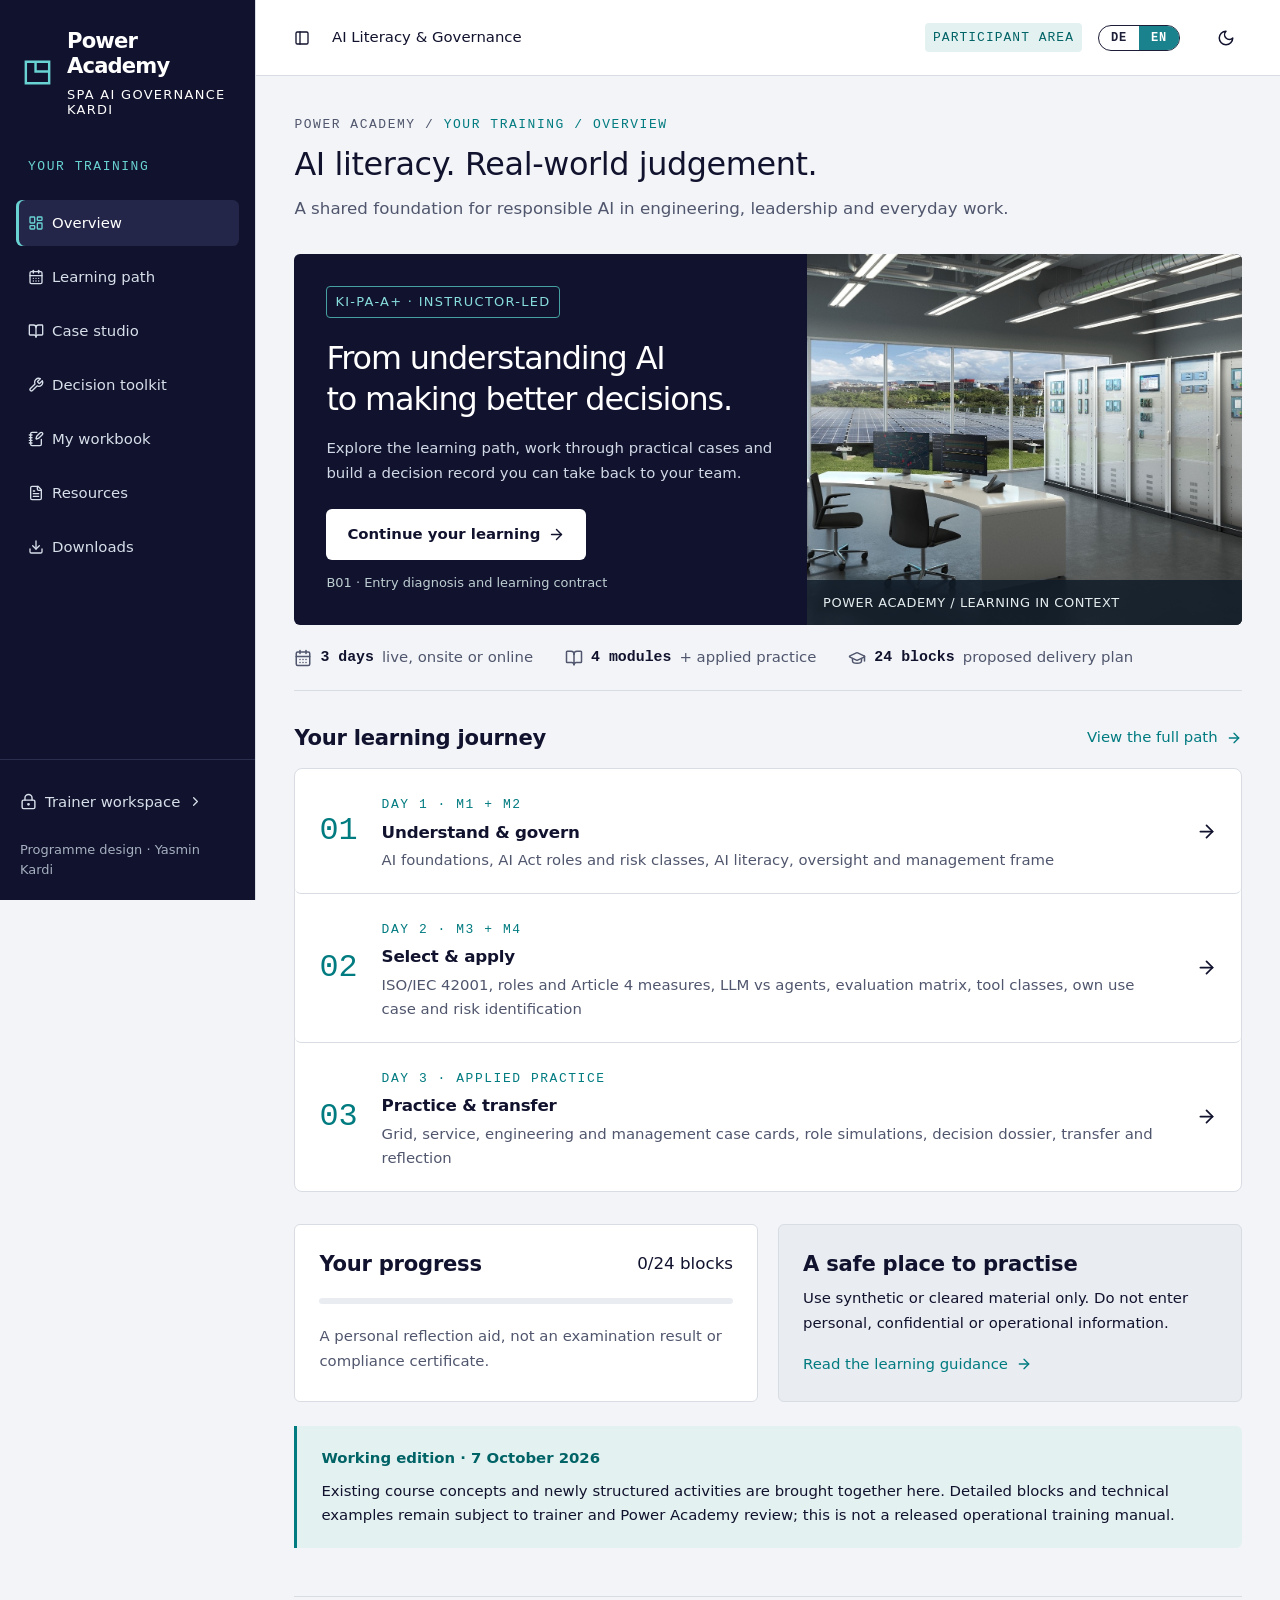
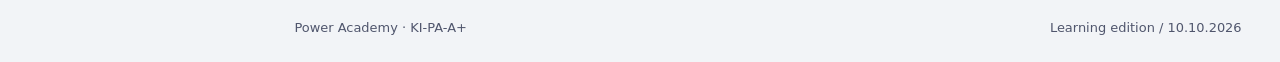
==== commit ce95f4b1: "Rename displayed app title to SPA AI Governance KARDI Co-authored-by: Perplexity <noreply@perplexity" ====
--- a/public/index.html
+++ b/public/index.html
@@ -1,4 +1,4 @@
-<!doctype html><html lang="en"><head><meta charset="UTF-8"/><meta name="viewport" content="width=device-width, initial-scale=1.0"/><meta name="description" content="AI Literacy & Governance: a three-day learning studio with participant activities and a protected trainer workspace."/><title>AI Literacy & Governance | Power Academy</title><link rel="icon" href="./favicon.svg" type="image/svg+xml"/><link rel="preload" href="/fonts/ibm-plex-sans-latin-400-normal.woff2" as="font" type="font/woff2" crossorigin/><meta name="theme-color" content="#11132E"/><meta name="robots" content="noindex,nofollow"/>  <script src="./local-api.js"></script>
+<!doctype html><html lang="en"><head><meta charset="UTF-8"/><meta name="viewport" content="width=device-width, initial-scale=1.0"/><meta name="description" content="AI Literacy & Governance: a three-day learning studio with participant activities and a protected trainer workspace."/><title>AI Literacy & Governance | SPA AI Governance KARDI</title><link rel="icon" href="./favicon.svg" type="image/svg+xml"/><link rel="preload" href="/fonts/ibm-plex-sans-latin-400-normal.woff2" as="font" type="font/woff2" crossorigin/><meta name="theme-color" content="#11132E"/><meta name="robots" content="noindex,nofollow"/>  <script src="./local-api.js"></script>
     <script src="./i18n.js"></script>
     <script type="module" crossorigin src="./assets/index-B45.js"></script>
   <link rel="stylesheet" crossorigin href="./assets/index-DCqpfKXD.css">
